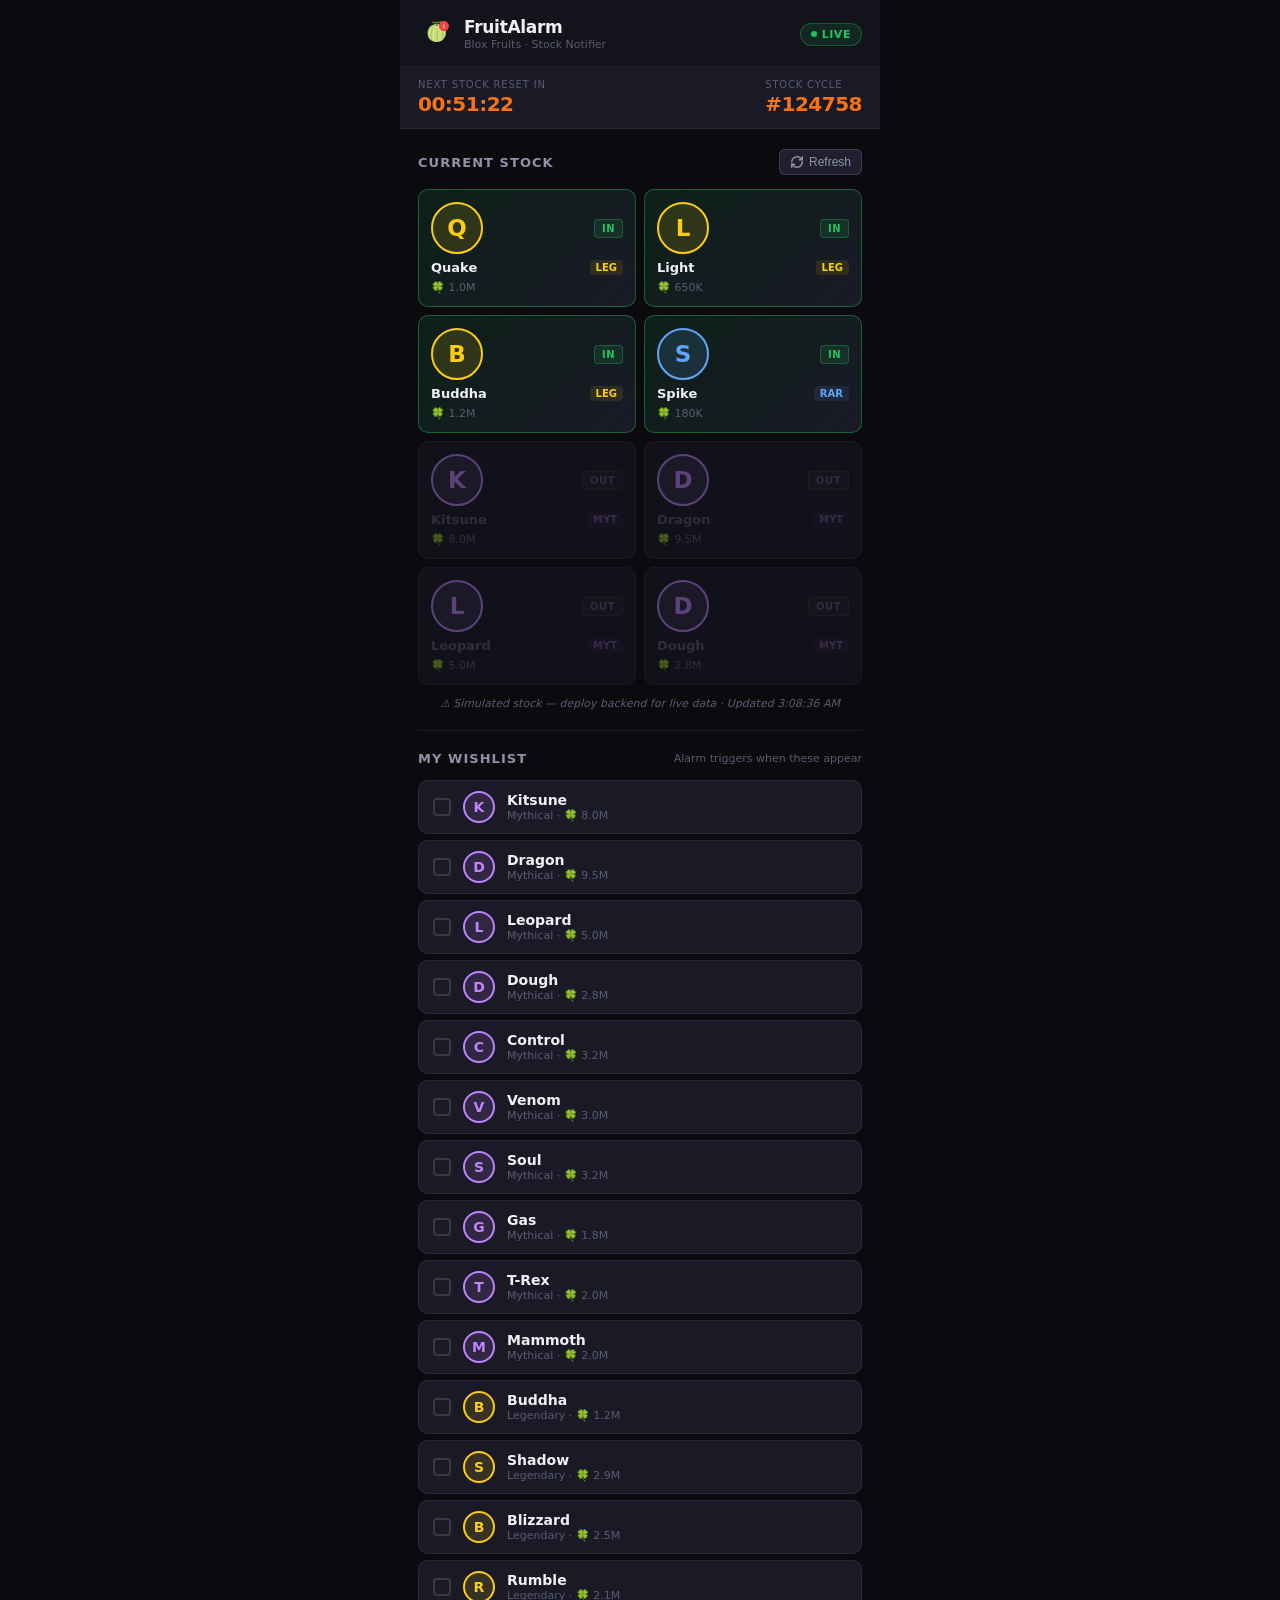
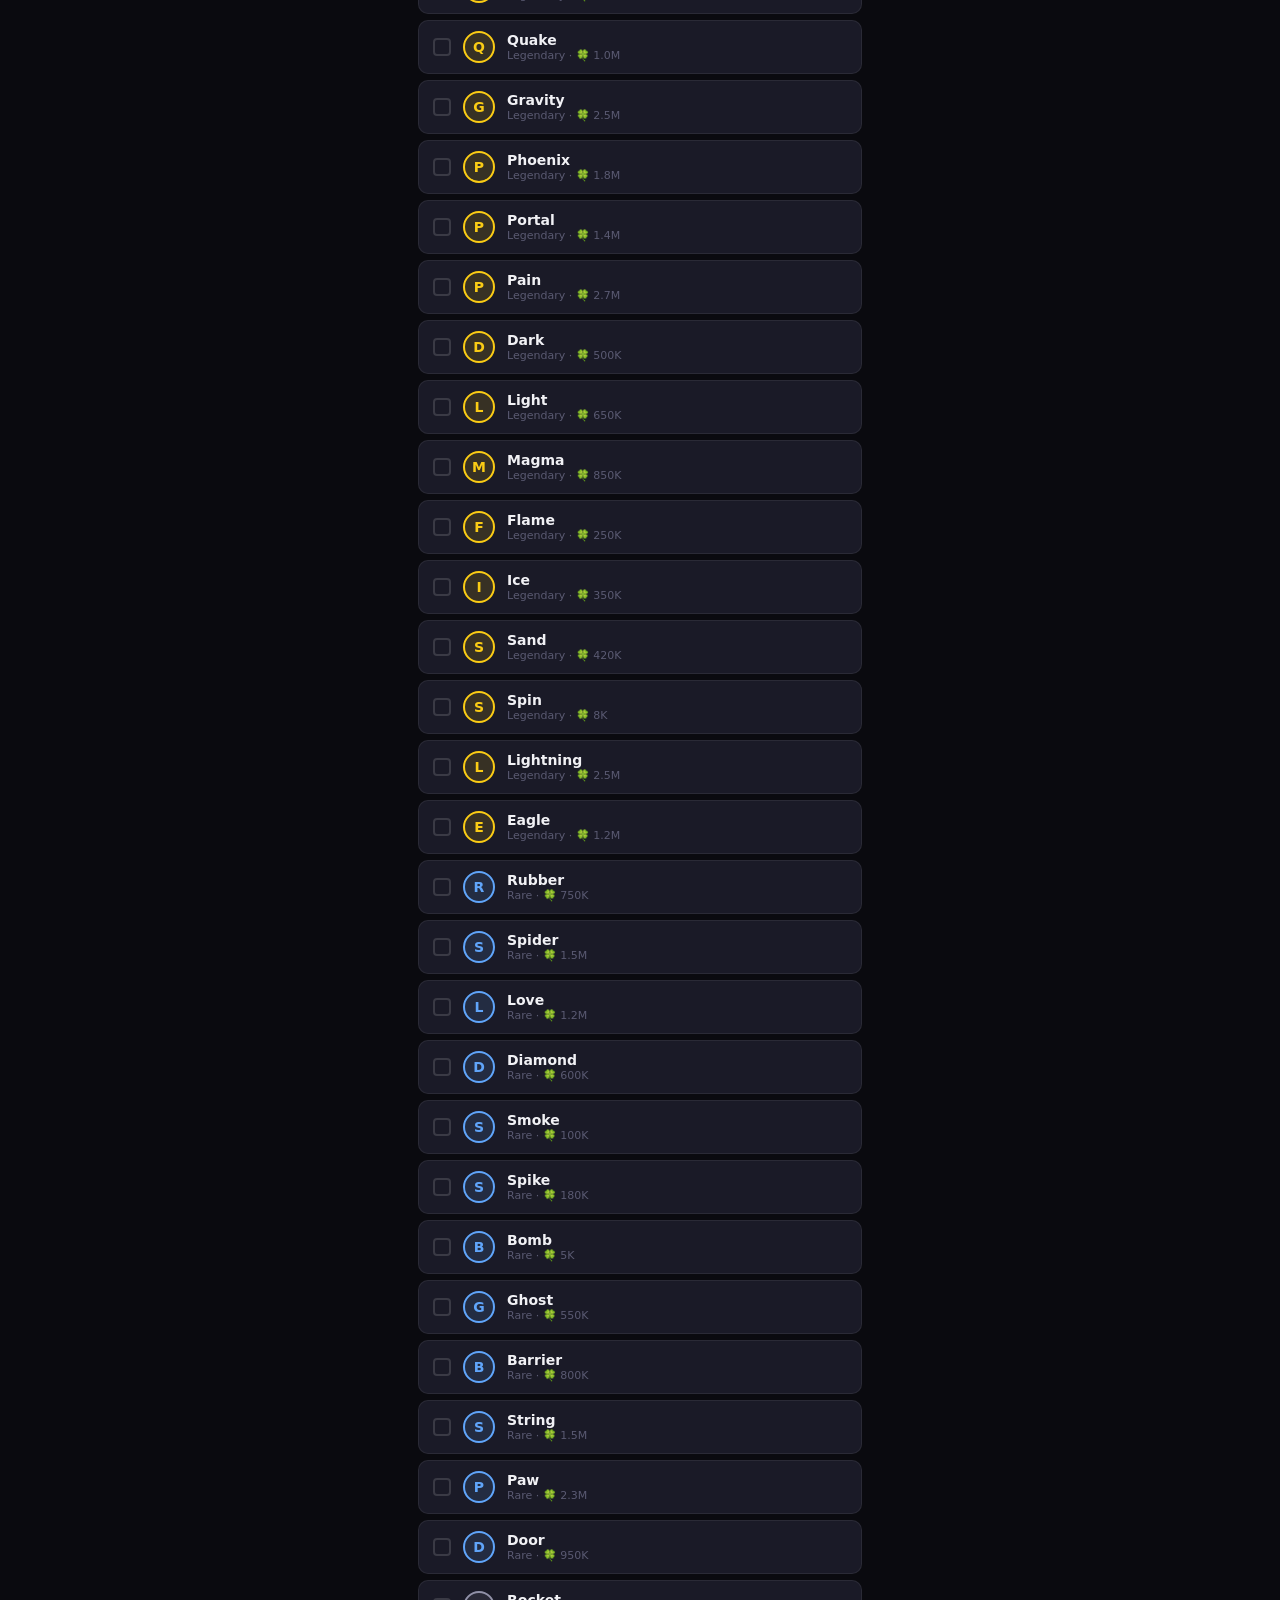
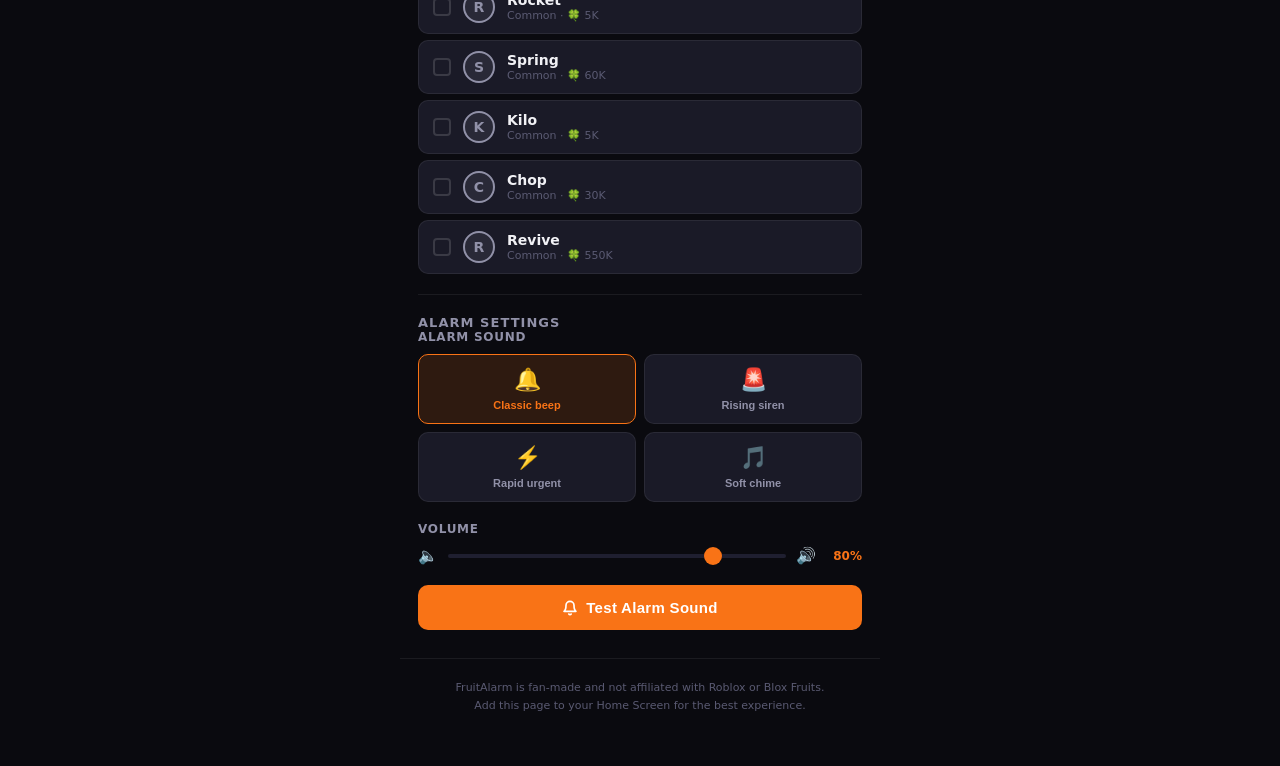
==== index.html @ 69c32cba "Add files via upload" ====
<!DOCTYPE html>
<html lang="en">
<head>
  <meta charset="UTF-8" />
  <meta name="viewport" content="width=device-width, initial-scale=1.0, viewport-fit=cover" />
  <meta name="theme-color" content="#0a0a0f" />
  <meta name="description" content="Never miss a rare Blox Fruits stock again. Real-time alerts for Kitsune, Dragon, Leopard and more." />
  <meta name="apple-mobile-web-app-capable" content="yes" />
  <meta name="apple-mobile-web-app-status-bar-style" content="black-translucent" />
  <meta name="apple-mobile-web-app-title" content="FruitAlarm" />
  <link rel="manifest" href="manifest.json" />
  <link rel="icon" href="icon.svg" type="image/svg+xml" />
  <title>FruitAlarm — Blox Fruits Stock Notifier</title>
  <link rel="stylesheet" href="style.css" />
</head>
<body>

  <!-- ===== HEADER ===== -->
  <header class="app-header">
    <div class="header-left">
      <div class="app-logo">
        <img src="icon.svg" alt="FruitAlarm logo" width="36" height="36" />
        <div>
          <span class="app-name">FruitAlarm</span>
          <span class="app-sub">Blox Fruits · Stock Notifier</span>
        </div>
      </div>
    </div>
    <div class="header-right">
      <div class="live-badge" id="liveBadge">
        <span class="live-dot"></span>
        <span>LIVE</span>
      </div>
    </div>
  </header>

  <!-- ===== RESET TIMER BANNER ===== -->
  <div class="timer-banner">
    <div class="timer-left">
      <span class="timer-label">Next stock reset in</span>
      <span class="timer-value" id="countdown">--:--:--</span>
    </div>
    <div class="timer-right">
      <span class="timer-label">Stock cycle</span>
      <span class="timer-value">#<span id="cycleNum">—</span></span>
    </div>
  </div>

  <!-- ===== ALARM STATUS BAR ===== -->
  <div class="alarm-status-bar" id="alarmStatusBar" style="display:none;">
    <span class="alarm-status-icon">🚨</span>
    <span id="alarmStatusText">Wishlist fruit is in stock!</span>
    <button class="alarm-stop-btn" onclick="stopAlarm()">Stop</button>
  </div>

  <!-- ===== MAIN CONTENT ===== -->
  <main>

    <!-- CURRENT STOCK -->
    <section class="section">
      <div class="section-header">
        <h2 class="section-title">Current Stock</h2>
        <button class="refresh-btn" id="refreshBtn" onclick="refreshStock()">
          <svg width="14" height="14" viewBox="0 0 24 24" fill="none" stroke="currentColor" stroke-width="2.5" stroke-linecap="round" stroke-linejoin="round"><path d="M3 12a9 9 0 0 1 9-9 9.75 9.75 0 0 1 6.74 2.74L21 8"/><path d="M21 3v5h-5"/><path d="M21 12a9 9 0 0 1-9 9 9.75 9.75 0 0 1-6.74-2.74L3 16"/><path d="M8 16H3v5"/></svg>
          Refresh
        </button>
      </div>
      <div class="stock-grid" id="stockGrid">
        <!-- filled by JS -->
      </div>
      <p class="stock-note" id="stockNote">Showing simulated stock. Connect a real API for live data.</p>
    </section>

    <!-- DIVIDER -->
    <div class="section-divider"></div>

    <!-- WISHLIST -->
    <section class="section">
      <div class="section-header">
        <h2 class="section-title">My Wishlist</h2>
        <span class="section-sub">Alarm triggers when these appear</span>
      </div>
      <div class="wishlist-list" id="wishlistContainer">
        <!-- filled by JS -->
      </div>
    </section>

    <!-- DIVIDER -->
    <div class="section-divider"></div>

    <!-- ALARM SETTINGS -->
    <section class="section">
      <h2 class="section-title">Alarm Settings</h2>

      <div class="setting-group">
        <label class="setting-label">Alarm sound</label>
        <div class="sound-options" id="soundOptions">
          <button class="sound-btn active" data-sound="beep" onclick="selectSound(this)">
            <span class="sound-icon">🔔</span>
            <span class="sound-name">Classic beep</span>
          </button>
          <button class="sound-btn" data-sound="siren" onclick="selectSound(this)">
            <span class="sound-icon">🚨</span>
            <span class="sound-name">Rising siren</span>
          </button>
          <button class="sound-btn" data-sound="rapid" onclick="selectSound(this)">
            <span class="sound-icon">⚡</span>
            <span class="sound-name">Rapid urgent</span>
          </button>
          <button class="sound-btn" data-sound="chime" onclick="selectSound(this)">
            <span class="sound-icon">🎵</span>
            <span class="sound-name">Soft chime</span>
          </button>
        </div>
      </div>

      <div class="setting-group">
        <label class="setting-label">Volume</label>
        <div class="volume-row">
          <span class="vol-icon">🔈</span>
          <input type="range" id="volumeSlider" min="0" max="100" value="80" class="vol-slider" oninput="updateVolume(this.value)" />
          <span class="vol-icon">🔊</span>
          <span class="vol-val" id="volVal">80%</span>
        </div>
      </div>

      <button class="test-alarm-btn" id="testBtn" onclick="testAlarm()">
        <svg width="16" height="16" viewBox="0 0 24 24" fill="none" stroke="currentColor" stroke-width="2.5" stroke-linecap="round" stroke-linejoin="round"><path d="M18 8A6 6 0 0 0 6 8c0 7-3 9-3 9h18s-3-2-3-9"/><path d="M13.73 21a2 2 0 0 1-3.46 0"/></svg>
        Test Alarm Sound
      </button>
    </section>

  </main>

  <!-- ===== FOOTER ===== -->
  <footer class="app-footer">
    <p>FruitAlarm is fan-made and not affiliated with Roblox or Blox Fruits.</p>
    <p>Add this page to your Home Screen for the best experience.</p>
  </footer>

  <script src="app.js"></script>
  <script>
    // Register service worker (enables PWA install + offline)
    if ("serviceWorker" in navigator) {
      navigator.serviceWorker.register("sw.js").catch(console.warn);
    }
  </script>
</body>
</html>
---- style.css ----
/* ============================================
   FruitAlarm — style.css
   Dark gaming theme, mobile-first
   ============================================ */

/* ----- RESET & BASE ----- */
*, *::before, *::after { box-sizing: border-box; margin: 0; padding: 0; }

:root {
  --bg-base:       #0a0a0f;
  --bg-card:       #13131c;
  --bg-card2:      #1a1a27;
  --bg-card3:      #1f1f30;
  --border:        rgba(255,255,255,0.07);
  --border-bright: rgba(255,255,255,0.14);
  --accent:        #f97316;
  --accent-dim:    rgba(249,115,22,0.15);
  --accent-glow:   rgba(249,115,22,0.35);
  --green:         #22c55e;
  --green-dim:     rgba(34,197,94,0.12);
  --red:           #ef4444;
  --red-dim:       rgba(239,68,68,0.12);
  --text-1:        #f1f1f5;
  --text-2:        #9191a8;
  --text-3:        #5a5a72;
  --mythical:      #c084fc;
  --mythical-dim:  rgba(192,132,252,0.12);
  --legendary:     #facc15;
  --legendary-dim: rgba(250,204,21,0.10);
  --rare:          #60a5fa;
  --rare-dim:      rgba(96,165,250,0.10);
  --common:        #9191a8;
  --common-dim:    rgba(145,145,168,0.10);
  --radius-sm: 6px;
  --radius-md: 10px;
  --radius-lg: 14px;
  --font: 'Segoe UI', system-ui, -apple-system, sans-serif;
}

html { scroll-behavior: smooth; }

body {
  font-family: var(--font);
  background: var(--bg-base);
  color: var(--text-1);
  min-height: 100dvh;
  max-width: 480px;
  margin: 0 auto;
  padding-bottom: 32px;
  -webkit-font-smoothing: antialiased;
}

/* ----- HEADER ----- */
.app-header {
  display: flex;
  align-items: center;
  justify-content: space-between;
  padding: 16px 18px 14px;
  background: var(--bg-card);
  border-bottom: 1px solid var(--border);
  position: sticky;
  top: 0;
  z-index: 50;
  backdrop-filter: blur(12px);
}

.header-left { display: flex; align-items: center; }

.app-logo {
  display: flex;
  align-items: center;
  gap: 10px;
}

.app-logo img {
  border-radius: 8px;
}

.app-name {
  display: block;
  font-size: 17px;
  font-weight: 700;
  color: var(--text-1);
  letter-spacing: -0.3px;
}

.app-sub {
  display: block;
  font-size: 11px;
  color: var(--text-3);
  margin-top: 1px;
}

.live-badge {
  display: flex;
  align-items: center;
  gap: 5px;
  background: var(--green-dim);
  border: 1px solid rgba(34,197,94,0.3);
  border-radius: 20px;
  padding: 4px 10px;
  font-size: 11px;
  font-weight: 700;
  color: var(--green);
  letter-spacing: 0.05em;
}

.live-dot {
  width: 6px;
  height: 6px;
  background: var(--green);
  border-radius: 50%;
  animation: livePulse 2s ease-in-out infinite;
}

@keyframes livePulse {
  0%, 100% { opacity: 1; transform: scale(1); }
  50%       { opacity: 0.4; transform: scale(0.8); }
}

/* ----- TIMER BANNER ----- */
.timer-banner {
  display: flex;
  align-items: center;
  justify-content: space-between;
  padding: 12px 18px;
  background: var(--bg-card2);
  border-bottom: 1px solid var(--border);
}

.timer-label {
  display: block;
  font-size: 10px;
  color: var(--text-3);
  text-transform: uppercase;
  letter-spacing: 0.08em;
  margin-bottom: 2px;
}

.timer-value {
  display: block;
  font-size: 20px;
  font-weight: 700;
  color: var(--accent);
  font-variant-numeric: tabular-nums;
  letter-spacing: -0.5px;
}

/* ----- ALARM STATUS BAR ----- */
.alarm-status-bar {
  display: flex;
  align-items: center;
  gap: 10px;
  padding: 12px 18px;
  background: var(--red-dim);
  border-bottom: 2px solid var(--red);
  animation: flashBg 0.6s ease-in-out infinite alternate;
}

@keyframes flashBg {
  from { background: rgba(239,68,68,0.08); }
  to   { background: rgba(239,68,68,0.22); }
}

.alarm-status-icon { font-size: 20px; }

#alarmStatusText {
  flex: 1;
  font-size: 13px;
  font-weight: 600;
  color: var(--red);
}

.alarm-stop-btn {
  background: var(--red);
  color: white;
  border: none;
  border-radius: var(--radius-sm);
  padding: 6px 14px;
  font-size: 12px;
  font-weight: 700;
  cursor: pointer;
  letter-spacing: 0.03em;
}

/* ----- SECTIONS ----- */
.section { padding: 20px 18px; }

.section-header {
  display: flex;
  align-items: center;
  justify-content: space-between;
  margin-bottom: 14px;
}

.section-title {
  font-size: 13px;
  font-weight: 700;
  color: var(--text-2);
  text-transform: uppercase;
  letter-spacing: 0.08em;
}

.section-sub {
  font-size: 11px;
  color: var(--text-3);
}

.section-divider {
  height: 1px;
  background: var(--border);
  margin: 0 18px;
}

/* ----- REFRESH BUTTON ----- */
.refresh-btn {
  display: flex;
  align-items: center;
  gap: 5px;
  background: var(--bg-card3);
  border: 1px solid var(--border-bright);
  border-radius: var(--radius-sm);
  color: var(--text-2);
  font-size: 12px;
  padding: 5px 10px;
  cursor: pointer;
  transition: color 0.15s, border-color 0.15s;
}

.refresh-btn:hover { color: var(--text-1); border-color: var(--accent); }
.refresh-btn.spinning svg { animation: spin 0.7s linear infinite; }
@keyframes spin { to { transform: rotate(360deg); } }

/* ----- STOCK GRID ----- */
.stock-grid {
  display: grid;
  grid-template-columns: 1fr 1fr;
  gap: 8px;
}

.fruit-card {
  background: var(--bg-card2);
  border: 1px solid var(--border);
  border-radius: var(--radius-md);
  padding: 12px;
  display: flex;
  flex-direction: column;
  gap: 6px;
  transition: border-color 0.2s;
}

.fruit-card.in-stock {
  border-color: rgba(34,197,94,0.4);
  background: linear-gradient(135deg, var(--green-dim), var(--bg-card2));
}

.fruit-card-top {
  display: flex;
  align-items: center;
  justify-content: space-between;
}

.fruit-emoji { font-size: 26px; line-height: 1; }

.stock-badge {
  font-size: 10px;
  font-weight: 700;
  padding: 3px 7px;
  border-radius: 4px;
  letter-spacing: 0.05em;
}

.stock-badge.in  { background: var(--green-dim); color: var(--green); border: 1px solid rgba(34,197,94,0.3); }
.stock-badge.out { background: rgba(255,255,255,0.04); color: var(--text-3); border: 1px solid var(--border); }

.fruit-name-row { display: flex; align-items: center; justify-content: space-between; gap: 4px; }

.fruit-card-name {
  font-size: 13px;
  font-weight: 600;
  color: var(--text-1);
  white-space: nowrap;
  overflow: hidden;
  text-overflow: ellipsis;
}

.rarity-pip {
  font-size: 10px;
  font-weight: 700;
  padding: 2px 6px;
  border-radius: 4px;
  white-space: nowrap;
  flex-shrink: 0;
}

.rarity-pip.mythical  { background: var(--mythical-dim); color: var(--mythical); }
.rarity-pip.legendary { background: var(--legendary-dim); color: var(--legendary); }
.rarity-pip.rare      { background: var(--rare-dim); color: var(--rare); }
.rarity-pip.common    { background: var(--common-dim); color: var(--common); }

.fruit-price {
  font-size: 11px;
  color: var(--text-3);
}

/* ----- FRUIT IMAGES ----- */
.fruit-img-wrap {
  flex-shrink: 0;
  display: flex;
  align-items: center;
  justify-content: center;
}

.fruit-img-wrap img {
  border-radius: 6px;
}

.fruit-img-fallback {
  border-radius: 50%;
  flex-shrink: 0;
}

.stock-note {
  margin-top: 12px;
  font-size: 11px;
  color: var(--text-3);
  text-align: center;
  font-style: italic;
}

/* ----- WISHLIST ----- */
.wishlist-list { display: flex; flex-direction: column; gap: 6px; }

.wishlist-item {
  display: flex;
  align-items: center;
  gap: 12px;
  background: var(--bg-card2);
  border: 1px solid var(--border);
  border-radius: var(--radius-md);
  padding: 10px 14px;
  cursor: pointer;
  transition: border-color 0.15s, background 0.15s;
  user-select: none;
}

.wishlist-item:hover { border-color: var(--border-bright); }

.wishlist-item.checked {
  border-color: var(--accent);
  background: var(--accent-dim);
}

.wishlist-item.matched {
  border-color: var(--green);
  background: var(--green-dim);
  animation: matchPulse 1.5s ease-in-out infinite;
}

@keyframes matchPulse {
  0%,100% { box-shadow: 0 0 0 0 rgba(34,197,94,0); }
  50%      { box-shadow: 0 0 0 4px rgba(34,197,94,0.2); }
}

.wl-checkbox {
  width: 18px;
  height: 18px;
  border: 2px solid var(--border-bright);
  border-radius: 4px;
  display: flex;
  align-items: center;
  justify-content: center;
  flex-shrink: 0;
  transition: background 0.15s, border-color 0.15s;
}

.wishlist-item.checked .wl-checkbox {
  background: var(--accent);
  border-color: var(--accent);
}

.wl-check-svg { display: none; }
.wishlist-item.checked .wl-check-svg { display: block; }

.wl-emoji { font-size: 22px; }

.wl-info { flex: 1; }
.wl-name { font-size: 14px; font-weight: 600; color: var(--text-1); }
.wl-meta { font-size: 11px; color: var(--text-3); margin-top: 1px; }

.wl-alert-icon { font-size: 14px; display: none; }
.wishlist-item.matched .wl-alert-icon { display: block; }

/* ----- ALARM SETTINGS ----- */
.setting-group { margin-bottom: 20px; }

.setting-label {
  display: block;
  font-size: 12px;
  color: var(--text-2);
  font-weight: 600;
  margin-bottom: 10px;
  text-transform: uppercase;
  letter-spacing: 0.06em;
}

.sound-options {
  display: grid;
  grid-template-columns: 1fr 1fr;
  gap: 8px;
}

.sound-btn {
  display: flex;
  flex-direction: column;
  align-items: center;
  gap: 6px;
  background: var(--bg-card2);
  border: 1px solid var(--border);
  border-radius: var(--radius-md);
  padding: 12px 8px;
  cursor: pointer;
  transition: border-color 0.15s, background 0.15s;
}

.sound-btn:hover { border-color: var(--border-bright); }

.sound-btn.active {
  border-color: var(--accent);
  background: var(--accent-dim);
}

.sound-icon { font-size: 22px; }
.sound-name { font-size: 11px; font-weight: 600; color: var(--text-2); }
.sound-btn.active .sound-name { color: var(--accent); }

.volume-row {
  display: flex;
  align-items: center;
  gap: 10px;
}

.vol-icon { font-size: 16px; }

.vol-slider {
  flex: 1;
  -webkit-appearance: none;
  appearance: none;
  height: 4px;
  background: var(--bg-card3);
  border-radius: 2px;
  outline: none;
  cursor: pointer;
}

.vol-slider::-webkit-slider-thumb {
  -webkit-appearance: none;
  appearance: none;
  width: 18px;
  height: 18px;
  border-radius: 50%;
  background: var(--accent);
  cursor: pointer;
}

.vol-slider::-moz-range-thumb {
  width: 18px;
  height: 18px;
  border-radius: 50%;
  background: var(--accent);
  border: none;
  cursor: pointer;
}

.vol-val {
  font-size: 12px;
  font-weight: 600;
  color: var(--accent);
  min-width: 36px;
  text-align: right;
}

.test-alarm-btn {
  width: 100%;
  display: flex;
  align-items: center;
  justify-content: center;
  gap: 8px;
  padding: 14px;
  background: var(--accent);
  color: white;
  border: none;
  border-radius: var(--radius-md);
  font-size: 15px;
  font-weight: 700;
  cursor: pointer;
  transition: background 0.15s, transform 0.1s;
  letter-spacing: 0.02em;
}

.test-alarm-btn:hover  { background: #ea6c10; }
.test-alarm-btn:active { transform: scale(0.98); }

.test-alarm-btn.ringing {
  background: var(--red);
  animation: ringShake 0.25s ease-in-out infinite alternate;
}

@keyframes ringShake {
  from { transform: translateX(-2px); }
  to   { transform: translateX(2px); }
}

/* ----- FOOTER ----- */
.app-footer {
  text-align: center;
  padding: 20px 18px;
  border-top: 1px solid var(--border);
  margin-top: 8px;
}

.app-footer p {
  font-size: 11px;
  color: var(--text-3);
  line-height: 1.6;
}

/* ----- SCROLLBAR ----- */
::-webkit-scrollbar { width: 4px; }
::-webkit-scrollbar-track { background: var(--bg-base); }
::-webkit-scrollbar-thumb { background: var(--border-bright); border-radius: 2px; }

/* ----- REDUCED MOTION ----- */
@media (prefers-reduced-motion: reduce) {
  *, *::before, *::after { animation: none !important; transition: none !important; }
}
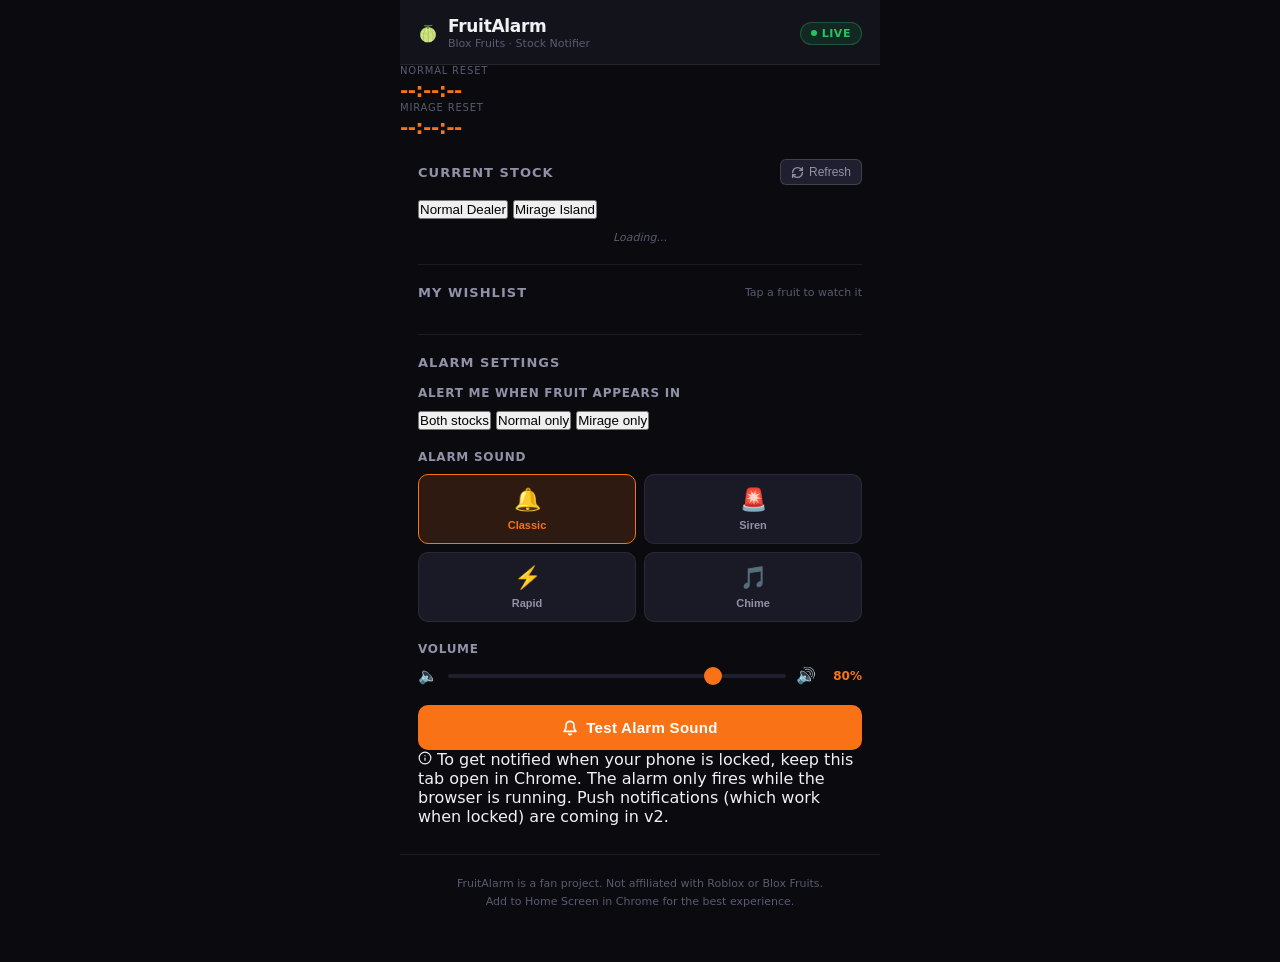
==== commit 28ff5c4e: "Update index.html" ====
--- a/index.html
+++ b/index.html
@@ -4,7 +4,7 @@
   <meta charset="UTF-8" />
   <meta name="viewport" content="width=device-width, initial-scale=1.0, viewport-fit=cover" />
   <meta name="theme-color" content="#0a0a0f" />
-  <meta name="description" content="Never miss a rare Blox Fruits stock again. Real-time alerts for Kitsune, Dragon, Leopard and more." />
+  <meta name="description" content="Never miss a rare Blox Fruits stock. Real-time alerts for Kitsune, Dragon, Leopard and more." />
   <meta name="apple-mobile-web-app-capable" content="yes" />
   <meta name="apple-mobile-web-app-status-bar-style" content="black-translucent" />
   <meta name="apple-mobile-web-app-title" content="FruitAlarm" />
@@ -15,111 +15,127 @@
 </head>
 <body>
 
-  <!-- ===== HEADER ===== -->
+  <!-- fallback image template (used by JS onerror) -->
+  <template id="fbTpl"><span class="fb"></span></template>
+
+  <!-- ── HEADER ── -->
   <header class="app-header">
-    <div class="header-left">
-      <div class="app-logo">
-        <img src="icon.svg" alt="FruitAlarm logo" width="36" height="36" />
-        <div>
-          <span class="app-name">FruitAlarm</span>
-          <span class="app-sub">Blox Fruits · Stock Notifier</span>
-        </div>
+    <div class="app-logo">
+      <div class="logo-icon">🍈</div>
+      <div>
+        <span class="app-name">FruitAlarm</span>
+        <span class="app-sub">Blox Fruits · Stock Notifier</span>
       </div>
     </div>
-    <div class="header-right">
-      <div class="live-badge" id="liveBadge">
-        <span class="live-dot"></span>
-        <span>LIVE</span>
-      </div>
+    <div class="live-badge">
+      <span class="live-dot"></span>LIVE
     </div>
   </header>
 
-  <!-- ===== RESET TIMER BANNER ===== -->
-  <div class="timer-banner">
-    <div class="timer-left">
-      <span class="timer-label">Next stock reset in</span>
-      <span class="timer-value" id="countdown">--:--:--</span>
+  <!-- ── ALARM STATUS BAR (hidden until triggered) ── -->
+  <div class="alarm-status-bar" id="alarmStatusBar" style="display:none">
+    <span>🚨</span>
+    <span id="alarmStatusText">Fruit in stock!</span>
+    <button class="alarm-stop-btn" onclick="stopAlarm()">Stop</button>
+  </div>
+
+  <!-- ── TIMERS ── -->
+  <div class="timer-row">
+    <div class="timer-box">
+      <span class="timer-label">Normal reset</span>
+      <span class="timer-value" id="countdownNormal">--:--:--</span>
     </div>
-    <div class="timer-right">
-      <span class="timer-label">Stock cycle</span>
-      <span class="timer-value">#<span id="cycleNum">—</span></span>
+    <div class="timer-divider"></div>
+    <div class="timer-box">
+      <span class="timer-label">Mirage reset</span>
+      <span class="timer-value" id="countdownMirage">--:--:--</span>
     </div>
   </div>
 
-  <!-- ===== ALARM STATUS BAR ===== -->
-  <div class="alarm-status-bar" id="alarmStatusBar" style="display:none;">
-    <span class="alarm-status-icon">🚨</span>
-    <span id="alarmStatusText">Wishlist fruit is in stock!</span>
-    <button class="alarm-stop-btn" onclick="stopAlarm()">Stop</button>
-  </div>
-
-  <!-- ===== MAIN CONTENT ===== -->
   <main>
 
-    <!-- CURRENT STOCK -->
+    <!-- ── STOCK SECTION ── -->
     <section class="section">
       <div class="section-header">
         <h2 class="section-title">Current Stock</h2>
         <button class="refresh-btn" id="refreshBtn" onclick="refreshStock()">
-          <svg width="14" height="14" viewBox="0 0 24 24" fill="none" stroke="currentColor" stroke-width="2.5" stroke-linecap="round" stroke-linejoin="round"><path d="M3 12a9 9 0 0 1 9-9 9.75 9.75 0 0 1 6.74 2.74L21 8"/><path d="M21 3v5h-5"/><path d="M21 12a9 9 0 0 1-9 9 9.75 9.75 0 0 1-6.74-2.74L3 16"/><path d="M8 16H3v5"/></svg>
+          <svg width="13" height="13" viewBox="0 0 24 24" fill="none" stroke="currentColor" stroke-width="2.5" stroke-linecap="round" stroke-linejoin="round"><path d="M3 12a9 9 0 0 1 9-9 9.75 9.75 0 0 1 6.74 2.74L21 8"/><path d="M21 3v5h-5"/><path d="M21 12a9 9 0 0 1-9 9 9.75 9.75 0 0 1-6.74-2.74L3 16"/><path d="M8 16H3v5"/></svg>
           Refresh
         </button>
       </div>
-      <div class="stock-grid" id="stockGrid">
-        <!-- filled by JS -->
+
+      <!-- Stock type tabs -->
+      <div class="stock-tabs">
+        <button class="stock-tab active" data-tab="normal" onclick="switchTab('normal')">
+          <span class="tab-dot normal-dot"></span> Normal Dealer
+        </button>
+        <button class="stock-tab" data-tab="mirage" onclick="switchTab('mirage')">
+          <span class="tab-dot mirage-dot"></span> Mirage Island
+        </button>
       </div>
-      <p class="stock-note" id="stockNote">Showing simulated stock. Connect a real API for live data.</p>
+
+      <!-- Normal stock grid -->
+      <div id="normalStockSection">
+        <div class="stock-grid" id="normalStockGrid"></div>
+      </div>
+
+      <!-- Mirage stock grid -->
+      <div id="mirageStockSection" style="display:none">
+        <div class="mirage-notice">
+          <svg width="13" height="13" viewBox="0 0 24 24" fill="none" stroke="currentColor" stroke-width="2" stroke-linecap="round" stroke-linejoin="round"><circle cx="12" cy="12" r="10"/><path d="M12 16v-4m0-4h.01"/></svg>
+          Mirage Island spawns randomly in Third Sea. Stock refreshes every 2 hours.
+        </div>
+        <div class="stock-grid" id="mirageStockGrid"></div>
+      </div>
+
+      <p class="stock-note" id="stockNote">Loading...</p>
     </section>
 
-    <!-- DIVIDER -->
     <div class="section-divider"></div>
 
-    <!-- WISHLIST -->
+    <!-- ── WISHLIST ── -->
     <section class="section">
       <div class="section-header">
         <h2 class="section-title">My Wishlist</h2>
-        <span class="section-sub">Alarm triggers when these appear</span>
+        <span class="section-sub">Tap a fruit to watch it</span>
       </div>
-      <div class="wishlist-list" id="wishlistContainer">
-        <!-- filled by JS -->
-      </div>
+      <div class="wishlist-list" id="wishlistContainer"></div>
     </section>
 
-    <!-- DIVIDER -->
     <div class="section-divider"></div>
 
-    <!-- ALARM SETTINGS -->
+    <!-- ── ALARM SETTINGS ── -->
     <section class="section">
-      <h2 class="section-title">Alarm Settings</h2>
+      <h2 class="section-title" style="margin-bottom:16px">Alarm Settings</h2>
 
+      <!-- Alert mode -->
       <div class="setting-group">
-        <label class="setting-label">Alarm sound</label>
-        <div class="sound-options" id="soundOptions">
-          <button class="sound-btn active" data-sound="beep" onclick="selectSound(this)">
-            <span class="sound-icon">🔔</span>
-            <span class="sound-name">Classic beep</span>
-          </button>
-          <button class="sound-btn" data-sound="siren" onclick="selectSound(this)">
-            <span class="sound-icon">🚨</span>
-            <span class="sound-name">Rising siren</span>
-          </button>
-          <button class="sound-btn" data-sound="rapid" onclick="selectSound(this)">
-            <span class="sound-icon">⚡</span>
-            <span class="sound-name">Rapid urgent</span>
-          </button>
-          <button class="sound-btn" data-sound="chime" onclick="selectSound(this)">
-            <span class="sound-icon">🎵</span>
-            <span class="sound-name">Soft chime</span>
-          </button>
+        <label class="setting-label">Alert me when fruit appears in</label>
+        <div class="mode-btns">
+          <button class="mode-btn active" data-mode="both"   onclick="setAlarmMode('both')">Both stocks</button>
+          <button class="mode-btn"        data-mode="normal" onclick="setAlarmMode('normal')">Normal only</button>
+          <button class="mode-btn"        data-mode="mirage" onclick="setAlarmMode('mirage')">Mirage only</button>
         </div>
       </div>
 
+      <!-- Sound -->
+      <div class="setting-group">
+        <label class="setting-label">Alarm sound</label>
+        <div class="sound-options">
+          <button class="sound-btn active" data-sound="beep"  onclick="selectSound(this)"><span class="sound-icon">🔔</span><span class="sound-name">Classic</span></button>
+          <button class="sound-btn"        data-sound="siren" onclick="selectSound(this)"><span class="sound-icon">🚨</span><span class="sound-name">Siren</span></button>
+          <button class="sound-btn"        data-sound="rapid" onclick="selectSound(this)"><span class="sound-icon">⚡</span><span class="sound-name">Rapid</span></button>
+          <button class="sound-btn"        data-sound="chime" onclick="selectSound(this)"><span class="sound-icon">🎵</span><span class="sound-name">Chime</span></button>
+        </div>
+      </div>
+
+      <!-- Volume -->
       <div class="setting-group">
         <label class="setting-label">Volume</label>
         <div class="volume-row">
-          <span class="vol-icon">🔈</span>
+          <span>🔈</span>
           <input type="range" id="volumeSlider" min="0" max="100" value="80" class="vol-slider" oninput="updateVolume(this.value)" />
-          <span class="vol-icon">🔊</span>
+          <span>🔊</span>
           <span class="vol-val" id="volVal">80%</span>
         </div>
       </div>
@@ -128,22 +144,26 @@
         <svg width="16" height="16" viewBox="0 0 24 24" fill="none" stroke="currentColor" stroke-width="2.5" stroke-linecap="round" stroke-linejoin="round"><path d="M18 8A6 6 0 0 0 6 8c0 7-3 9-3 9h18s-3-2-3-9"/><path d="M13.73 21a2 2 0 0 1-3.46 0"/></svg>
         Test Alarm Sound
       </button>
+
+      <!-- Push notification notice -->
+      <div class="push-notice">
+        <svg width="14" height="14" viewBox="0 0 24 24" fill="none" stroke="currentColor" stroke-width="2" stroke-linecap="round" stroke-linejoin="round"><circle cx="12" cy="12" r="10"/><path d="M12 16v-4m0-4h.01"/></svg>
+        <span>To get notified when your phone is locked, keep this tab open in Chrome. The alarm only fires while the browser is running. Push notifications (which work when locked) are coming in v2.</span>
+      </div>
     </section>
 
   </main>
 
-  <!-- ===== FOOTER ===== -->
   <footer class="app-footer">
-    <p>FruitAlarm is fan-made and not affiliated with Roblox or Blox Fruits.</p>
-    <p>Add this page to your Home Screen for the best experience.</p>
+    <p>FruitAlarm is a fan project. Not affiliated with Roblox or Blox Fruits.</p>
+    <p>Add to Home Screen in Chrome for the best experience.</p>
   </footer>
 
+  <script src="fruits.js"></script>
+  <script src="icons.js"></script>
   <script src="app.js"></script>
   <script>
-    // Register service worker (enables PWA install + offline)
-    if ("serviceWorker" in navigator) {
-      navigator.serviceWorker.register("sw.js").catch(console.warn);
-    }
+    if ("serviceWorker" in navigator) navigator.serviceWorker.register("sw.js").catch(()=>{});
   </script>
 </body>
 </html>
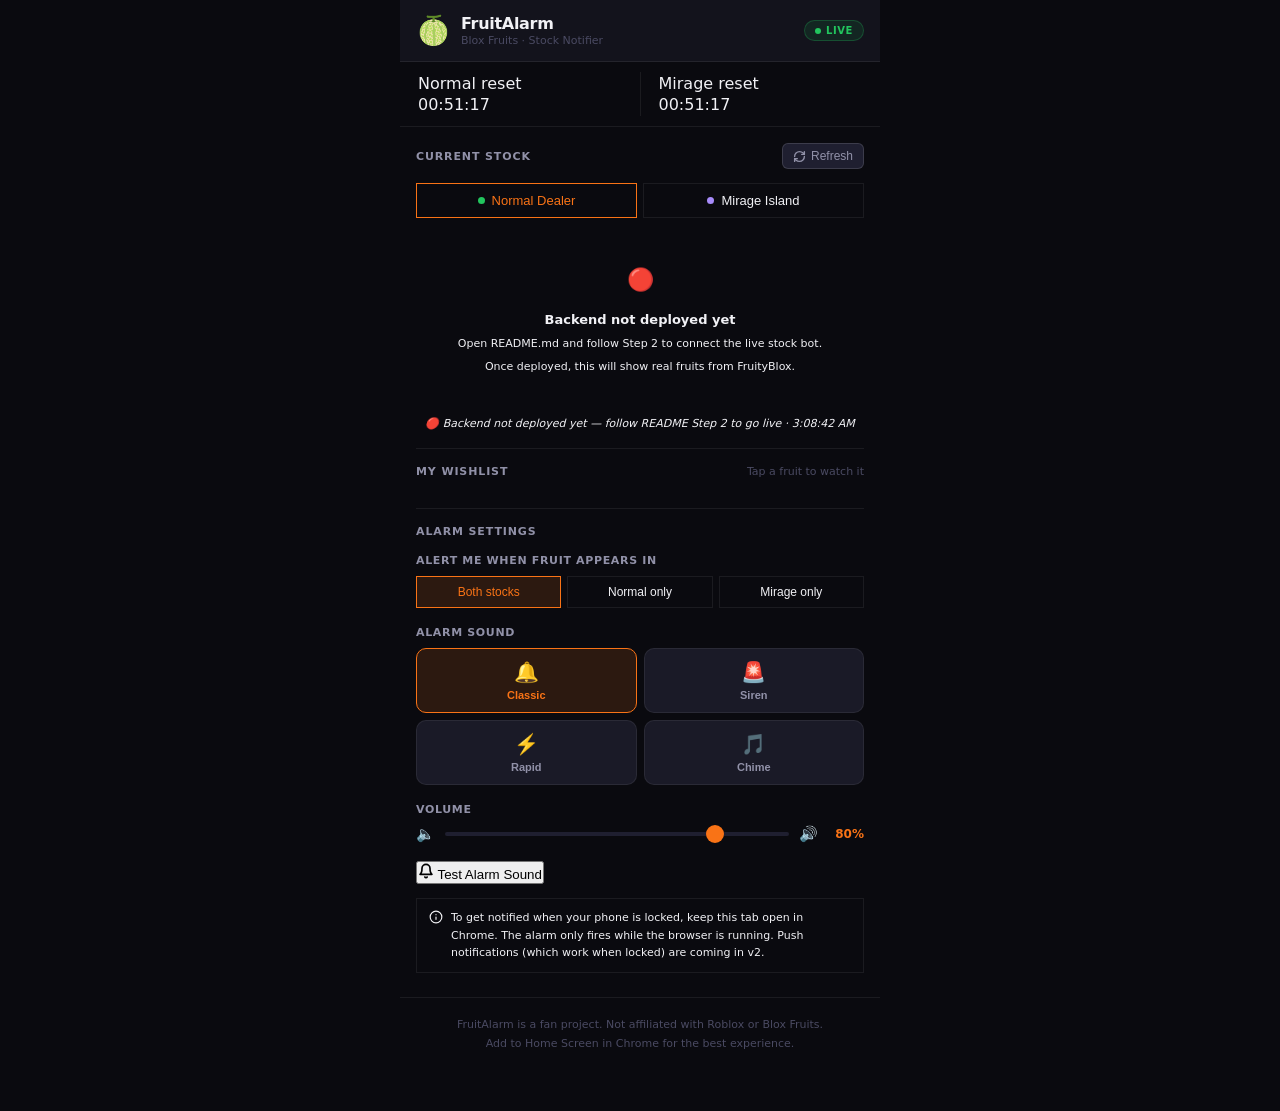
==== commit 15e5d3c6: "Update index.html" ====
--- a/index.html
+++ b/index.html
@@ -159,8 +159,6 @@
     <p>Add to Home Screen in Chrome for the best experience.</p>
   </footer>
 
-  <script src="fruits.js"></script>
-  <script src="icons.js"></script>
   <script src="app.js"></script>
   <script>
     if ("serviceWorker" in navigator) navigator.serviceWorker.register("sw.js").catch(()=>{});
--- a/style.css
+++ b/style.css
@@ -1,536 +1,309 @@
-/* ============================================
-   FruitAlarm — style.css
-   Dark gaming theme, mobile-first
-   ============================================ */
-
-/* ----- RESET & BASE ----- */
-*, *::before, *::after { box-sizing: border-box; margin: 0; padding: 0; }
-
-:root {
-  --bg-base:       #0a0a0f;
-  --bg-card:       #13131c;
-  --bg-card2:      #1a1a27;
-  --bg-card3:      #1f1f30;
-  --border:        rgba(255,255,255,0.07);
-  --border-bright: rgba(255,255,255,0.14);
-  --accent:        #f97316;
-  --accent-dim:    rgba(249,115,22,0.15);
-  --accent-glow:   rgba(249,115,22,0.35);
-  --green:         #22c55e;
-  --green-dim:     rgba(34,197,94,0.12);
-  --red:           #ef4444;
-  --red-dim:       rgba(239,68,68,0.12);
-  --text-1:        #f1f1f5;
-  --text-2:        #9191a8;
-  --text-3:        #5a5a72;
-  --mythical:      #c084fc;
-  --mythical-dim:  rgba(192,132,252,0.12);
-  --legendary:     #facc15;
-  --legendary-dim: rgba(250,204,21,0.10);
-  --rare:          #60a5fa;
-  --rare-dim:      rgba(96,165,250,0.10);
-  --common:        #9191a8;
-  --common-dim:    rgba(145,145,168,0.10);
-  --radius-sm: 6px;
-  --radius-md: 10px;
-  --radius-lg: 14px;
-  --font: 'Segoe UI', system-ui, -apple-system, sans-serif;
-}
-
-html { scroll-behavior: smooth; }
-
-body {
-  font-family: var(--font);
-  background: var(--bg-base);
-  color: var(--text-1);
-  min-height: 100dvh;
-  max-width: 480px;
-  margin: 0 auto;
-  padding-bottom: 32px;
-  -webkit-font-smoothing: antialiased;
-}
-
-/* ----- HEADER ----- */
-.app-header {
-  display: flex;
-  align-items: center;
-  justify-content: space-between;
-  padding: 16px 18px 14px;
-  background: var(--bg-card);
-  border-bottom: 1px solid var(--border);
-  position: sticky;
-  top: 0;
-  z-index: 50;
-  backdrop-filter: blur(12px);
-}
-
-.header-left { display: flex; align-items: center; }
-
-.app-logo {
-  display: flex;
-  align-items: center;
-  gap: 10px;
-}
-
-.app-logo img {
-  border-radius: 8px;
-}
-
-.app-name {
-  display: block;
-  font-size: 17px;
-  font-weight: 700;
-  color: var(--text-1);
-  letter-spacing: -0.3px;
-}
-
-.app-sub {
-  display: block;
-  font-size: 11px;
-  color: var(--text-3);
-  margin-top: 1px;
-}
-
-.live-badge {
-  display: flex;
-  align-items: center;
-  gap: 5px;
-  background: var(--green-dim);
-  border: 1px solid rgba(34,197,94,0.3);
-  border-radius: 20px;
-  padding: 4px 10px;
-  font-size: 11px;
-  font-weight: 700;
-  color: var(--green);
-  letter-spacing: 0.05em;
-}
-
-.live-dot {
-  width: 6px;
-  height: 6px;
-  background: var(--green);
-  border-radius: 50%;
-  animation: livePulse 2s ease-in-out infinite;
-}
-
-@keyframes livePulse {
-  0%, 100% { opacity: 1; transform: scale(1); }
-  50%       { opacity: 0.4; transform: scale(0.8); }
-}
-
-/* ----- TIMER BANNER ----- */
-.timer-banner {
-  display: flex;
-  align-items: center;
-  justify-content: space-between;
-  padding: 12px 18px;
+/* FruitAlarm style.css v4 */
+*,*::before,*::after{box-sizing:border-box;margin:0;padding:0}
+
+:root{
+  --bg:#0a0a0f; --bg2:#13131c; --bg3:#1a1a27; --bg4:#1f1f30;
+  --border:rgba(255,255,255,0.07); --border2:rgba(255,255,255,0.13);
+  --accent:#f97316; --accent-dim:rgba(249,115,22,0.14);
+  --green:#22c55e; --green-dim:rgba(34,197,94,0.11);
+  --red:#ef4444; --red-dim:rgba(239,68,68,0.11);
+  --purple:#c084fc; --purple-dim:rgba(192,132,252,0.11);
+  --yellow:#facc15; --yellow-dim:rgba(250,204,21,0.09);
+  --blue:#60a5fa; --blue-dim:rgba(96,165,250,0.09);
+  --t1:#f1f1f5; --t2:#9191a8; --t3:#4a4a62;
+  --r-sm:6px; --r-md:10px; --r-lg:14px;
+  --font:'Segoe UI',system-ui,-apple-system,sans-serif;
+}
+
+html{scroll-behavior:smooth}
+body{font-family:var(--font);background:var(--bg);color:var(--t1);min-height:100dvh;max-width:480px;margin:0 auto;padding-bottom:40px;-webkit-font-smoothing:antialiased}
+
+/* ── HEADER ── */
+.app-header{display:flex;align-items:center;justify-content:space-between;padding:14px 16px;background:var(--bg2);border-bottom:1px solid var(--border);position:sticky;top:0;z-index:50;backdrop-filter:blur(12px)}
+.app-logo{display:flex;align-items:center;gap:10px}
+.logo-box{width:36px;height:36px;border-radius:9px;background:linear-gradient(135deg,#f97316,#facc15);display:flex;align-items:center;justify-content:center;font-size:20px}
+.app-name{display:block;font-size:16px;font-weight:700;letter-spacing:-0.3px}
+.app-sub{display:block;font-size:11px;color:var(--t3);margin-top:1px}
+.live-badge{display:flex;align-items:center;gap:5px;background:var(--green-dim);border:1px solid rgba(34,197,94,0.25);border-radius:20px;padding:4px 10px;font-size:10px;font-weight:700;color:var(--green);letter-spacing:.06em}
+.live-dot{width:6px;height:6px;background:var(--green);border-radius:50%;animation:pulse 2s ease-in-out infinite}
+@keyframes pulse{0%,100%{opacity:1;transform:scale(1)}50%{opacity:.4;transform:scale(.8)}}
+
+/* ── ALARM BANNER ── */
+.alarm-banner{display:flex;align-items:center;gap:10px;padding:11px 16px;background:var(--red-dim);border-bottom:2px solid var(--red);animation:flashBg .7s ease-in-out infinite alternate}
+@keyframes flashBg{from{background:rgba(239,68,68,.06)}to{background:rgba(239,68,68,.22)}}
+#alarmText{flex:1;font-size:13px;font-weight:600;color:var(--red)}
+.stop-btn{background:var(--red);color:#fff;border:none;border-radius:var(--r-sm);padding:5px 14px;font-size:12px;font-weight:700;cursor:pointer}
+
+/* ── PUSH BAR ── */
+.push-bar{display:flex;align-items:center;gap:8px;padding:9px 16px;background:rgba(249,115,22,0.08);border-bottom:1px solid rgba(249,115,22,0.25);font-size:12px;color:var(--t2)}
+.push-btn{margin-left:auto;background:var(--accent);color:#fff;border:none;border-radius:var(--r-sm);padding:4px 12px;font-size:11px;font-weight:700;cursor:pointer}
+.push-dismiss{background:none;border:none;color:var(--t3);font-size:14px;cursor:pointer;padding:2px 4px}
+
+/* ── TABS ── */
+.tab-row{display:grid;grid-template-columns:1fr 1fr;border-bottom:1px solid var(--border)}
+.tab-btn{display:flex;flex-direction:column;align-items:center;gap:3px;padding:12px 8px;background:none;border:none;border-bottom:2px solid transparent;color:var(--t2);font-size:13px;font-weight:600;cursor:pointer;transition:color .15s,border-color .15s}
+.tab-btn.active{color:var(--accent);border-bottom-color:var(--accent)}
+.tab-timer{font-size:10px;font-weight:700;font-variant-numeric:tabular-nums;color:var(--t3)}
+.tab-btn.active .tab-timer{color:var(--accent)}
+
+/* ── PANELS ── */
+.tab-panel{padding:16px}
+.tab-panel.hidden{display:none}
+.panel-header{display:flex;align-items:center;justify-content:space-between;margin-bottom:12px}
+.panel-label{font-size:11px;color:var(--t3);text-transform:uppercase;letter-spacing:.07em}
+.mirage-notice{display:flex;align-items:flex-start;gap:8px;padding:10px 12px;background:rgba(250,204,21,.06);border:1px solid rgba(250,204,21,.2);border-radius:var(--r-md);margin-bottom:12px;font-size:11px;color:var(--t2);line-height:1.5}
+
+/* ── STOCK GRID ── */
+.stock-grid{display:grid;grid-template-columns:1fr 1fr;gap:8px}
+.loading-card{grid-column:1/-1;text-align:center;padding:24px;color:var(--t3);font-size:13px}
+
+.fruit-card{background:var(--bg3);border:1px solid var(--border);border-radius:var(--r-md);padding:11px;display:flex;flex-direction:column;gap:7px;position:relative;overflow:hidden}
+.fruit-card.in-stock{border-color:rgba(34,197,94,.35);background:linear-gradient(135deg,rgba(34,197,94,.07),var(--bg3))}
+.fruit-card.wishlist-match{border-color:var(--accent);box-shadow:0 0 0 1px var(--accent-dim);animation:cardPulse 1.8s ease-in-out infinite}
+@keyframes cardPulse{0%,100%{box-shadow:0 0 0 0 rgba(249,115,22,0)}50%{box-shadow:0 0 0 5px rgba(249,115,22,.15)}}
+
+.card-top{display:flex;align-items:flex-start;justify-content:space-between;gap:6px}
+.fruit-img-wrap{width:50px;height:50px;flex-shrink:0;display:flex;align-items:center;justify-content:center}
+.fruit-img-wrap img{width:50px;height:50px;object-fit:contain;border-radius:6px;background:rgba(255,255,255,.03)}
+.fruit-fallback{width:50px;height:50px;border-radius:10px;display:flex;align-items:center;justify-content:center;font-size:22px;font-weight:700;flex-shrink:0}
+.fruit-fallback.mythical {background:rgba(192,132,252,.14);color:var(--purple)}
+.fruit-fallback.legendary{background:rgba(250,204,21,.12);color:var(--yellow)}
+.fruit-fallback.rare     {background:rgba(96,165,250,.11);color:var(--blue)}
+.fruit-fallback.common   {background:rgba(145,145,168,.1);color:var(--t2)}
+
+.stock-pip{font-size:10px;font-weight:700;padding:2px 7px;border-radius:4px;white-space:nowrap;flex-shrink:0}
+.stock-pip.in {background:var(--green-dim);color:var(--green);border:1px solid rgba(34,197,94,.25)}
+.stock-pip.out{background:rgba(255,255,255,.04);color:var(--t3);border:1px solid var(--border)}
+
+.card-name-row{display:flex;align-items:center;justify-content:space-between;gap:4px}
+.card-name{font-size:13px;font-weight:600;white-space:nowrap;overflow:hidden;text-overflow:ellipsis}
+.rarity-pip{font-size:9px;font-weight:700;padding:2px 5px;border-radius:3px;flex-shrink:0;text-transform:uppercase;letter-spacing:.05em}
+.rarity-pip.mythical {background:var(--purple-dim);color:var(--purple)}
+.rarity-pip.legendary{background:var(--yellow-dim);color:var(--yellow)}
+.rarity-pip.rare     {background:var(--blue-dim);color:var(--blue)}
+.rarity-pip.common   {background:rgba(145,145,168,.1);color:var(--t2)}
+.card-price{font-size:11px;color:var(--t3)}
+.stock-note{margin-top:10px;font-size:11px;color:var(--t3);text-align:center;font-style:italic;line-height:1.5}
+
+/* ── REFRESH BTN ── */
+.refresh-btn{display:flex;align-items:center;gap:5px;background:var(--bg4);border:1px solid var(--border2);border-radius:var(--r-sm);color:var(--t2);font-size:12px;padding:5px 10px;cursor:pointer;transition:color .15s}
+.refresh-btn:hover{color:var(--t1)}
+.refresh-btn.spinning svg{animation:spin .6s linear infinite}
+@keyframes spin{to{transform:rotate(360deg)}}
+
+/* ── WISHLIST ── */
+.alert-pref-row{margin-bottom:12px}
+.alert-pref-label{display:block;font-size:11px;color:var(--t3);margin-bottom:7px;text-transform:uppercase;letter-spacing:.06em}
+.alert-pref-btns{display:flex;gap:6px}
+.pref-btn{flex:1;padding:7px 4px;border:1px solid var(--border2);border-radius:var(--r-sm);background:var(--bg3);color:var(--t2);font-size:11px;font-weight:600;cursor:pointer;transition:all .15s}
+.pref-btn.active{background:var(--accent-dim);border-color:var(--accent);color:var(--accent)}
+
+.wishlist-list{display:flex;flex-direction:column;gap:5px}
+.wishlist-item{display:flex;align-items:center;gap:10px;background:var(--bg3);border:1px solid var(--border);border-radius:var(--r-md);padding:9px 12px;cursor:pointer;transition:border-color .15s,background .15s;user-select:none}
+.wishlist-item:hover{border-color:var(--border2)}
+.wishlist-item.checked{border-color:var(--accent);background:var(--accent-dim)}
+.wishlist-item.matched-normal{border-color:var(--green);background:var(--green-dim)}
+.wishlist-item.matched-mirage{border-color:var(--yellow);background:var(--yellow-dim)}
+.wishlist-item.matched-both{border-color:var(--purple);background:var(--purple-dim)}
+.wl-checkbox{width:17px;height:17px;border:2px solid var(--border2);border-radius:4px;display:flex;align-items:center;justify-content:center;flex-shrink:0;transition:all .15s}
+.wishlist-item.checked .wl-checkbox{background:var(--accent);border-color:var(--accent)}
+.wl-check{display:none}
+.wishlist-item.checked .wl-check{display:block}
+.wl-img{width:28px;height:28px;object-fit:contain;border-radius:4px;flex-shrink:0}
+.wl-fallback{width:28px;height:28px;border-radius:6px;display:flex;align-items:center;justify-content:center;font-size:13px;font-weight:700;flex-shrink:0}
+.wl-fallback.mythical {background:var(--purple-dim);color:var(--purple)}
+.wl-fallback.legendary{background:var(--yellow-dim);color:var(--yellow)}
+.wl-fallback.rare     {background:var(--blue-dim);color:var(--blue)}
+.wl-fallback.common   {background:rgba(145,145,168,.1);color:var(--t2)}
+.wl-info{flex:1;min-width:0}
+.wl-name{font-size:13px;font-weight:600}
+.wl-meta{font-size:11px;color:var(--t3);margin-top:1px}
+.wl-stock-tags{display:flex;gap:4px;margin-left:auto}
+.wl-tag{font-size:9px;font-weight:700;padding:2px 5px;border-radius:3px}
+.wl-tag.normal{background:var(--green-dim);color:var(--green)}
+.wl-tag.mirage{background:var(--yellow-dim);color:var(--yellow)}
+
+/* ── ALARM SETTINGS ── */
+.section{padding:16px}
+.section-header{display:flex;align-items:center;justify-content:space-between;margin-bottom:14px}
+.section-title{font-size:11px;font-weight:700;color:var(--t2);text-transform:uppercase;letter-spacing:.08em}
+.section-sub{font-size:11px;color:var(--t3)}
+.section-divider{height:1px;background:var(--border);margin:0 16px}
+.setting-group{margin-bottom:18px}
+.setting-label{display:block;font-size:11px;color:var(--t2);font-weight:600;text-transform:uppercase;letter-spacing:.06em;margin-bottom:9px}
+.sound-options{display:grid;grid-template-columns:1fr 1fr;gap:7px}
+.sound-btn{display:flex;flex-direction:column;align-items:center;gap:5px;background:var(--bg3);border:1px solid var(--border);border-radius:var(--r-md);padding:11px 8px;cursor:pointer;transition:all .15s;font-size:11px;font-weight:600;color:var(--t2)}
+.sound-btn span:first-child{font-size:20px}
+.sound-btn.active{border-color:var(--accent);background:var(--accent-dim);color:var(--accent)}
+.volume-row{display:flex;align-items:center;gap:10px;font-size:15px}
+.vol-slider{flex:1;-webkit-appearance:none;appearance:none;height:4px;background:var(--bg4);border-radius:2px;outline:none;cursor:pointer}
+.vol-slider::-webkit-slider-thumb{-webkit-appearance:none;width:18px;height:18px;border-radius:50%;background:var(--accent);cursor:pointer}
+.vol-val{font-size:12px;font-weight:700;color:var(--accent);min-width:36px;text-align:right}
+.test-btn{width:100%;display:flex;align-items:center;justify-content:center;gap:8px;padding:13px;background:var(--accent);color:#fff;border:none;border-radius:var(--r-md);font-size:14px;font-weight:700;cursor:pointer;transition:background .15s}
+.test-btn:hover{background:#ea6c10}
+.test-btn.ringing{background:var(--red);animation:shake .2s ease-in-out infinite alternate}
+@keyframes shake{from{transform:translateX(-2px)}to{transform:translateX(2px)}}
+
+/* ── FOOTER ── */
+.app-footer{text-align:center;padding:18px 16px;border-top:1px solid var(--border);margin-top:8px}
+.app-footer p{font-size:11px;color:var(--t3);line-height:1.7}
+
+/* ── SCROLLBAR ── */
+::-webkit-scrollbar{width:3px}
+::-webkit-scrollbar-thumb{background:var(--border2);border-radius:2px}
+@media(prefers-reduced-motion:reduce){*,*::before,*::after{animation:none!important;transition:none!important}}
+
+/* ── NEW IN V4 ── */
+
+/* Header logo icon */
+.logo-icon { font-size: 28px; line-height: 1; }
+
+/* Dual timer row */
+.timer-row {
+  display: flex;
+  align-items: stretch;
   background: var(--bg-card2);
   border-bottom: 1px solid var(--border);
 }
-
-.timer-label {
-  display: block;
-  font-size: 10px;
-  color: var(--text-3);
-  text-transform: uppercase;
-  letter-spacing: 0.08em;
-  margin-bottom: 2px;
-}
-
-.timer-value {
-  display: block;
-  font-size: 20px;
-  font-weight: 700;
-  color: var(--accent);
-  font-variant-numeric: tabular-nums;
-  letter-spacing: -0.5px;
-}
-
-/* ----- ALARM STATUS BAR ----- */
-.alarm-status-bar {
+.timer-box {
+  flex: 1;
+  padding: 12px 18px;
+  display: flex;
+  flex-direction: column;
+  gap: 2px;
+}
+.timer-divider {
+  width: 1px;
+  background: var(--border);
+  margin: 10px 0;
+}
+
+/* Stock tabs */
+.stock-tabs {
+  display: flex;
+  gap: 6px;
+  margin-bottom: 14px;
+}
+.stock-tab {
+  flex: 1;
   display: flex;
   align-items: center;
-  gap: 10px;
-  padding: 12px 18px;
-  background: var(--red-dim);
-  border-bottom: 2px solid var(--red);
-  animation: flashBg 0.6s ease-in-out infinite alternate;
-}
-
-@keyframes flashBg {
-  from { background: rgba(239,68,68,0.08); }
-  to   { background: rgba(239,68,68,0.22); }
-}
-
-.alarm-status-icon { font-size: 20px; }
-
-#alarmStatusText {
-  flex: 1;
-  font-size: 13px;
-  font-weight: 600;
-  color: var(--red);
-}
-
-.alarm-stop-btn {
-  background: var(--red);
-  color: white;
-  border: none;
-  border-radius: var(--radius-sm);
-  padding: 6px 14px;
-  font-size: 12px;
-  font-weight: 700;
-  cursor: pointer;
-  letter-spacing: 0.03em;
-}
-
-/* ----- SECTIONS ----- */
-.section { padding: 20px 18px; }
-
-.section-header {
-  display: flex;
-  align-items: center;
-  justify-content: space-between;
-  margin-bottom: 14px;
-}
-
-.section-title {
-  font-size: 13px;
-  font-weight: 700;
-  color: var(--text-2);
-  text-transform: uppercase;
-  letter-spacing: 0.08em;
-}
-
-.section-sub {
-  font-size: 11px;
-  color: var(--text-3);
-}
-
-.section-divider {
-  height: 1px;
-  background: var(--border);
-  margin: 0 18px;
-}
-
-/* ----- REFRESH BUTTON ----- */
-.refresh-btn {
-  display: flex;
-  align-items: center;
-  gap: 5px;
-  background: var(--bg-card3);
-  border: 1px solid var(--border-bright);
-  border-radius: var(--radius-sm);
-  color: var(--text-2);
-  font-size: 12px;
-  padding: 5px 10px;
-  cursor: pointer;
-  transition: color 0.15s, border-color 0.15s;
-}
-
-.refresh-btn:hover { color: var(--text-1); border-color: var(--accent); }
-.refresh-btn.spinning svg { animation: spin 0.7s linear infinite; }
-@keyframes spin { to { transform: rotate(360deg); } }
-
-/* ----- STOCK GRID ----- */
-.stock-grid {
-  display: grid;
-  grid-template-columns: 1fr 1fr;
-  gap: 8px;
-}
-
-.fruit-card {
+  justify-content: center;
+  gap: 7px;
+  padding: 9px 12px;
   background: var(--bg-card2);
   border: 1px solid var(--border);
   border-radius: var(--radius-md);
-  padding: 12px;
-  display: flex;
-  flex-direction: column;
-  gap: 6px;
-  transition: border-color 0.2s;
-}
-
-.fruit-card.in-stock {
-  border-color: rgba(34,197,94,0.4);
-  background: linear-gradient(135deg, var(--green-dim), var(--bg-card2));
-}
-
-.fruit-card-top {
-  display: flex;
-  align-items: center;
-  justify-content: space-between;
-}
-
-.fruit-emoji { font-size: 26px; line-height: 1; }
-
-.stock-badge {
-  font-size: 10px;
-  font-weight: 700;
-  padding: 3px 7px;
-  border-radius: 4px;
-  letter-spacing: 0.05em;
-}
-
-.stock-badge.in  { background: var(--green-dim); color: var(--green); border: 1px solid rgba(34,197,94,0.3); }
-.stock-badge.out { background: rgba(255,255,255,0.04); color: var(--text-3); border: 1px solid var(--border); }
-
-.fruit-name-row { display: flex; align-items: center; justify-content: space-between; gap: 4px; }
-
-.fruit-card-name {
+  color: var(--text-2);
   font-size: 13px;
-  font-weight: 600;
-  color: var(--text-1);
-  white-space: nowrap;
-  overflow: hidden;
-  text-overflow: ellipsis;
-}
-
-.rarity-pip {
-  font-size: 10px;
-  font-weight: 700;
-  padding: 2px 6px;
-  border-radius: 4px;
-  white-space: nowrap;
-  flex-shrink: 0;
-}
-
-.rarity-pip.mythical  { background: var(--mythical-dim); color: var(--mythical); }
-.rarity-pip.legendary { background: var(--legendary-dim); color: var(--legendary); }
-.rarity-pip.rare      { background: var(--rare-dim); color: var(--rare); }
-.rarity-pip.common    { background: var(--common-dim); color: var(--common); }
-
-.fruit-price {
-  font-size: 11px;
-  color: var(--text-3);
-}
-
-/* ----- FRUIT IMAGES ----- */
-.fruit-img-wrap {
-  flex-shrink: 0;
-  display: flex;
-  align-items: center;
-  justify-content: center;
-}
-
-.fruit-img-wrap img {
-  border-radius: 6px;
-}
-
-.fruit-img-fallback {
+  font-weight: 500;
+  cursor: pointer;
+  transition: border-color 0.15s, color 0.15s;
+}
+.stock-tab.active { border-color: var(--accent); color: var(--accent); }
+
+.tab-dot {
+  width: 7px; height: 7px;
   border-radius: 50%;
   flex-shrink: 0;
 }
-
-.stock-note {
-  margin-top: 12px;
-  font-size: 11px;
-  color: var(--text-3);
-  text-align: center;
-  font-style: italic;
-}
-
-/* ----- WISHLIST ----- */
-.wishlist-list { display: flex; flex-direction: column; gap: 6px; }
-
-.wishlist-item {
-  display: flex;
-  align-items: center;
-  gap: 12px;
+.normal-dot { background: #22c55e; }
+.mirage-dot { background: #a78bfa; }
+
+/* Mirage notice */
+.mirage-notice {
+  display: flex;
+  align-items: flex-start;
+  gap: 7px;
+  padding: 10px 12px;
+  background: rgba(167,139,250,0.08);
+  border: 1px solid rgba(167,139,250,0.25);
+  border-radius: var(--radius-md);
+  margin-bottom: 12px;
+  font-size: 12px;
+  color: #a78bfa;
+  line-height: 1.5;
+}
+
+/* Alarm mode buttons */
+.mode-btns {
+  display: flex;
+  gap: 6px;
+  flex-wrap: wrap;
+}
+.mode-btn {
+  flex: 1;
+  min-width: 90px;
+  padding: 8px 10px;
   background: var(--bg-card2);
   border: 1px solid var(--border);
   border-radius: var(--radius-md);
-  padding: 10px 14px;
+  color: var(--text-2);
+  font-size: 12px;
+  font-weight: 500;
   cursor: pointer;
-  transition: border-color 0.15s, background 0.15s;
-  user-select: none;
-}
-
-.wishlist-item:hover { border-color: var(--border-bright); }
-
-.wishlist-item.checked {
-  border-color: var(--accent);
-  background: var(--accent-dim);
-}
-
-.wishlist-item.matched {
-  border-color: var(--green);
-  background: var(--green-dim);
-  animation: matchPulse 1.5s ease-in-out infinite;
-}
-
-@keyframes matchPulse {
-  0%,100% { box-shadow: 0 0 0 0 rgba(34,197,94,0); }
-  50%      { box-shadow: 0 0 0 4px rgba(34,197,94,0.2); }
-}
-
-.wl-checkbox {
-  width: 18px;
-  height: 18px;
-  border: 2px solid var(--border-bright);
-  border-radius: 4px;
-  display: flex;
-  align-items: center;
-  justify-content: center;
-  flex-shrink: 0;
-  transition: background 0.15s, border-color 0.15s;
-}
-
-.wishlist-item.checked .wl-checkbox {
-  background: var(--accent);
-  border-color: var(--accent);
-}
-
-.wl-check-svg { display: none; }
-.wishlist-item.checked .wl-check-svg { display: block; }
-
-.wl-emoji { font-size: 22px; }
-
-.wl-info { flex: 1; }
-.wl-name { font-size: 14px; font-weight: 600; color: var(--text-1); }
-.wl-meta { font-size: 11px; color: var(--text-3); margin-top: 1px; }
-
-.wl-alert-icon { font-size: 14px; display: none; }
-.wishlist-item.matched .wl-alert-icon { display: block; }
-
-/* ----- ALARM SETTINGS ----- */
-.setting-group { margin-bottom: 20px; }
-
-.setting-label {
-  display: block;
-  font-size: 12px;
-  color: var(--text-2);
-  font-weight: 600;
-  margin-bottom: 10px;
-  text-transform: uppercase;
-  letter-spacing: 0.06em;
-}
-
-.sound-options {
-  display: grid;
-  grid-template-columns: 1fr 1fr;
+  transition: border-color 0.15s, color 0.15s, background 0.15s;
+  text-align: center;
+}
+.mode-btn:hover { border-color: var(--border-bright); }
+.mode-btn.active { border-color: var(--accent); color: var(--accent); background: var(--accent-dim); }
+
+/* Wishlist stock tags */
+.wl-stock-tag {
+  display: inline-block;
+  font-size: 9px;
+  font-weight: 700;
+  padding: 1px 5px;
+  border-radius: 3px;
+  letter-spacing: 0.04em;
+  vertical-align: middle;
+  margin-left: 4px;
+}
+.wl-stock-tag.normal { background: rgba(34,197,94,0.15); color: #22c55e; border: 1px solid rgba(34,197,94,0.3); }
+.wl-stock-tag.mirage { background: rgba(167,139,250,0.15); color: #a78bfa; border: 1px solid rgba(167,139,250,0.3); }
+
+/* Push notification notice */
+.push-notice {
+  display: flex;
+  align-items: flex-start;
   gap: 8px;
-}
-
-.sound-btn {
-  display: flex;
-  flex-direction: column;
-  align-items: center;
-  gap: 6px;
+  margin-top: 14px;
+  padding: 10px 12px;
   background: var(--bg-card2);
   border: 1px solid var(--border);
   border-radius: var(--radius-md);
-  padding: 12px 8px;
-  cursor: pointer;
-  transition: border-color 0.15s, background 0.15s;
-}
-
-.sound-btn:hover { border-color: var(--border-bright); }
-
-.sound-btn.active {
-  border-color: var(--accent);
-  background: var(--accent-dim);
-}
-
-.sound-icon { font-size: 22px; }
-.sound-name { font-size: 11px; font-weight: 600; color: var(--text-2); }
-.sound-btn.active .sound-name { color: var(--accent); }
-
-.volume-row {
-  display: flex;
-  align-items: center;
-  gap: 10px;
-}
-
-.vol-icon { font-size: 16px; }
-
-.vol-slider {
-  flex: 1;
-  -webkit-appearance: none;
-  appearance: none;
-  height: 4px;
-  background: var(--bg-card3);
-  border-radius: 2px;
-  outline: none;
-  cursor: pointer;
-}
-
-.vol-slider::-webkit-slider-thumb {
-  -webkit-appearance: none;
-  appearance: none;
-  width: 18px;
-  height: 18px;
-  border-radius: 50%;
-  background: var(--accent);
-  cursor: pointer;
-}
-
-.vol-slider::-moz-range-thumb {
-  width: 18px;
-  height: 18px;
-  border-radius: 50%;
-  background: var(--accent);
-  border: none;
-  cursor: pointer;
-}
-
-.vol-val {
-  font-size: 12px;
-  font-weight: 600;
-  color: var(--accent);
-  min-width: 36px;
-  text-align: right;
-}
-
-.test-alarm-btn {
-  width: 100%;
+  font-size: 11px;
+  color: var(--text-2);
+  line-height: 1.6;
+}
+.push-notice svg { flex-shrink: 0; margin-top: 1px; color: var(--text-3); }
+
+/* Fruit image wrapper */
+.fruit-img-wrap {
+  flex-shrink: 0;
   display: flex;
   align-items: center;
   justify-content: center;
-  gap: 8px;
-  padding: 14px;
-  background: var(--accent);
-  color: white;
-  border: none;
-  border-radius: var(--radius-md);
-  font-size: 15px;
-  font-weight: 700;
-  cursor: pointer;
-  transition: background 0.15s, transform 0.1s;
-  letter-spacing: 0.02em;
-}
-
-.test-alarm-btn:hover  { background: #ea6c10; }
-.test-alarm-btn:active { transform: scale(0.98); }
-
-.test-alarm-btn.ringing {
-  background: var(--red);
-  animation: ringShake 0.25s ease-in-out infinite alternate;
-}
-
-@keyframes ringShake {
-  from { transform: translateX(-2px); }
-  to   { transform: translateX(2px); }
-}
-
-/* ----- FOOTER ----- */
-.app-footer {
-  text-align: center;
-  padding: 20px 18px;
-  border-top: 1px solid var(--border);
-  margin-top: 8px;
-}
-
-.app-footer p {
+}
+
+/* ── V5 PRICES ── */
+.fruit-prices {
+  display: flex;
+  align-items: center;
+  gap: 6px;
+  flex-wrap: wrap;
+}
+.price-beli {
   font-size: 11px;
+  color: var(--text-2);
+  font-weight: 500;
+}
+.price-robux {
+  font-size: 10px;
   color: var(--text-3);
-  line-height: 1.6;
-}
-
-/* ----- SCROLLBAR ----- */
-::-webkit-scrollbar { width: 4px; }
-::-webkit-scrollbar-track { background: var(--bg-base); }
-::-webkit-scrollbar-thumb { background: var(--border-bright); border-radius: 2px; }
-
-/* ----- REDUCED MOTION ----- */
-@media (prefers-reduced-motion: reduce) {
-  *, *::before, *::after { animation: none !important; transition: none !important; }
-}
+  background: var(--bg-card3);
+  border: 1px solid var(--border);
+  border-radius: 3px;
+  padding: 1px 5px;
+}
+.out-stock { opacity: 0.45; }
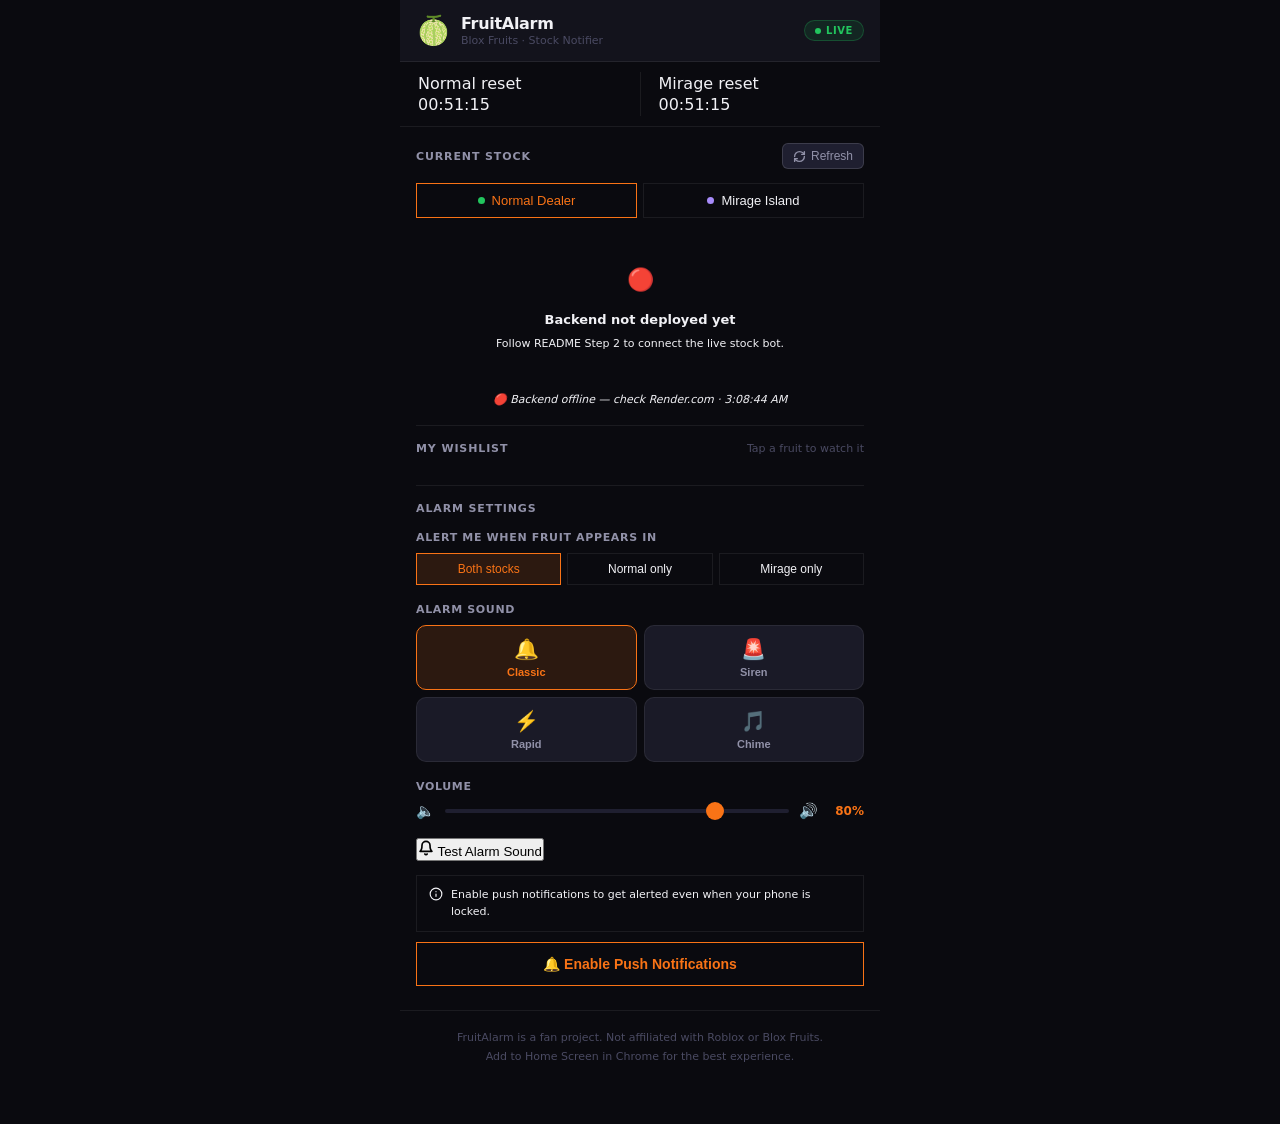
==== commit 2801b357: "Update index.html" ====
--- a/index.html
+++ b/index.html
@@ -148,8 +148,12 @@
       <!-- Push notification notice -->
       <div class="push-notice">
         <svg width="14" height="14" viewBox="0 0 24 24" fill="none" stroke="currentColor" stroke-width="2" stroke-linecap="round" stroke-linejoin="round"><circle cx="12" cy="12" r="10"/><path d="M12 16v-4m0-4h.01"/></svg>
-        <span>To get notified when your phone is locked, keep this tab open in Chrome. The alarm only fires while the browser is running. Push notifications (which work when locked) are coming in v2.</span>
+        <span id="pushNote">Enable push notifications to get alerted even when your phone is locked.</span>
       </div>
+
+      <button class="push-btn" id="pushBtn" onclick="enablePushNotifications()">
+        🔔 Enable Push Notifications
+      </button>
     </section>
 
   </main>
@@ -159,6 +163,8 @@
     <p>Add to Home Screen in Chrome for the best experience.</p>
   </footer>
 
+  <script src="fruits.js"></script>
+  <script src="icons.js"></script>
   <script src="app.js"></script>
   <script>
     if ("serviceWorker" in navigator) navigator.serviceWorker.register("sw.js").catch(()=>{});
--- a/style.css
+++ b/style.css
@@ -307,3 +307,29 @@
   padding: 1px 5px;
 }
 .out-stock { opacity: 0.45; }
+
+/* ── PUSH NOTIFICATION BUTTON ── */
+.push-btn {
+  width: 100%;
+  display: flex;
+  align-items: center;
+  justify-content: center;
+  gap: 8px;
+  padding: 13px;
+  margin-top: 10px;
+  background: transparent;
+  color: var(--accent);
+  border: 1.5px solid var(--accent);
+  border-radius: var(--radius-md);
+  font-size: 14px;
+  font-weight: 600;
+  cursor: pointer;
+  transition: background 0.15s, color 0.15s;
+}
+.push-btn:hover { background: var(--accent-dim); }
+.push-btn.push-on {
+  background: var(--green-dim);
+  border-color: var(--green);
+  color: var(--green);
+}
+.push-btn:disabled { opacity: 0.6; cursor: not-allowed; }
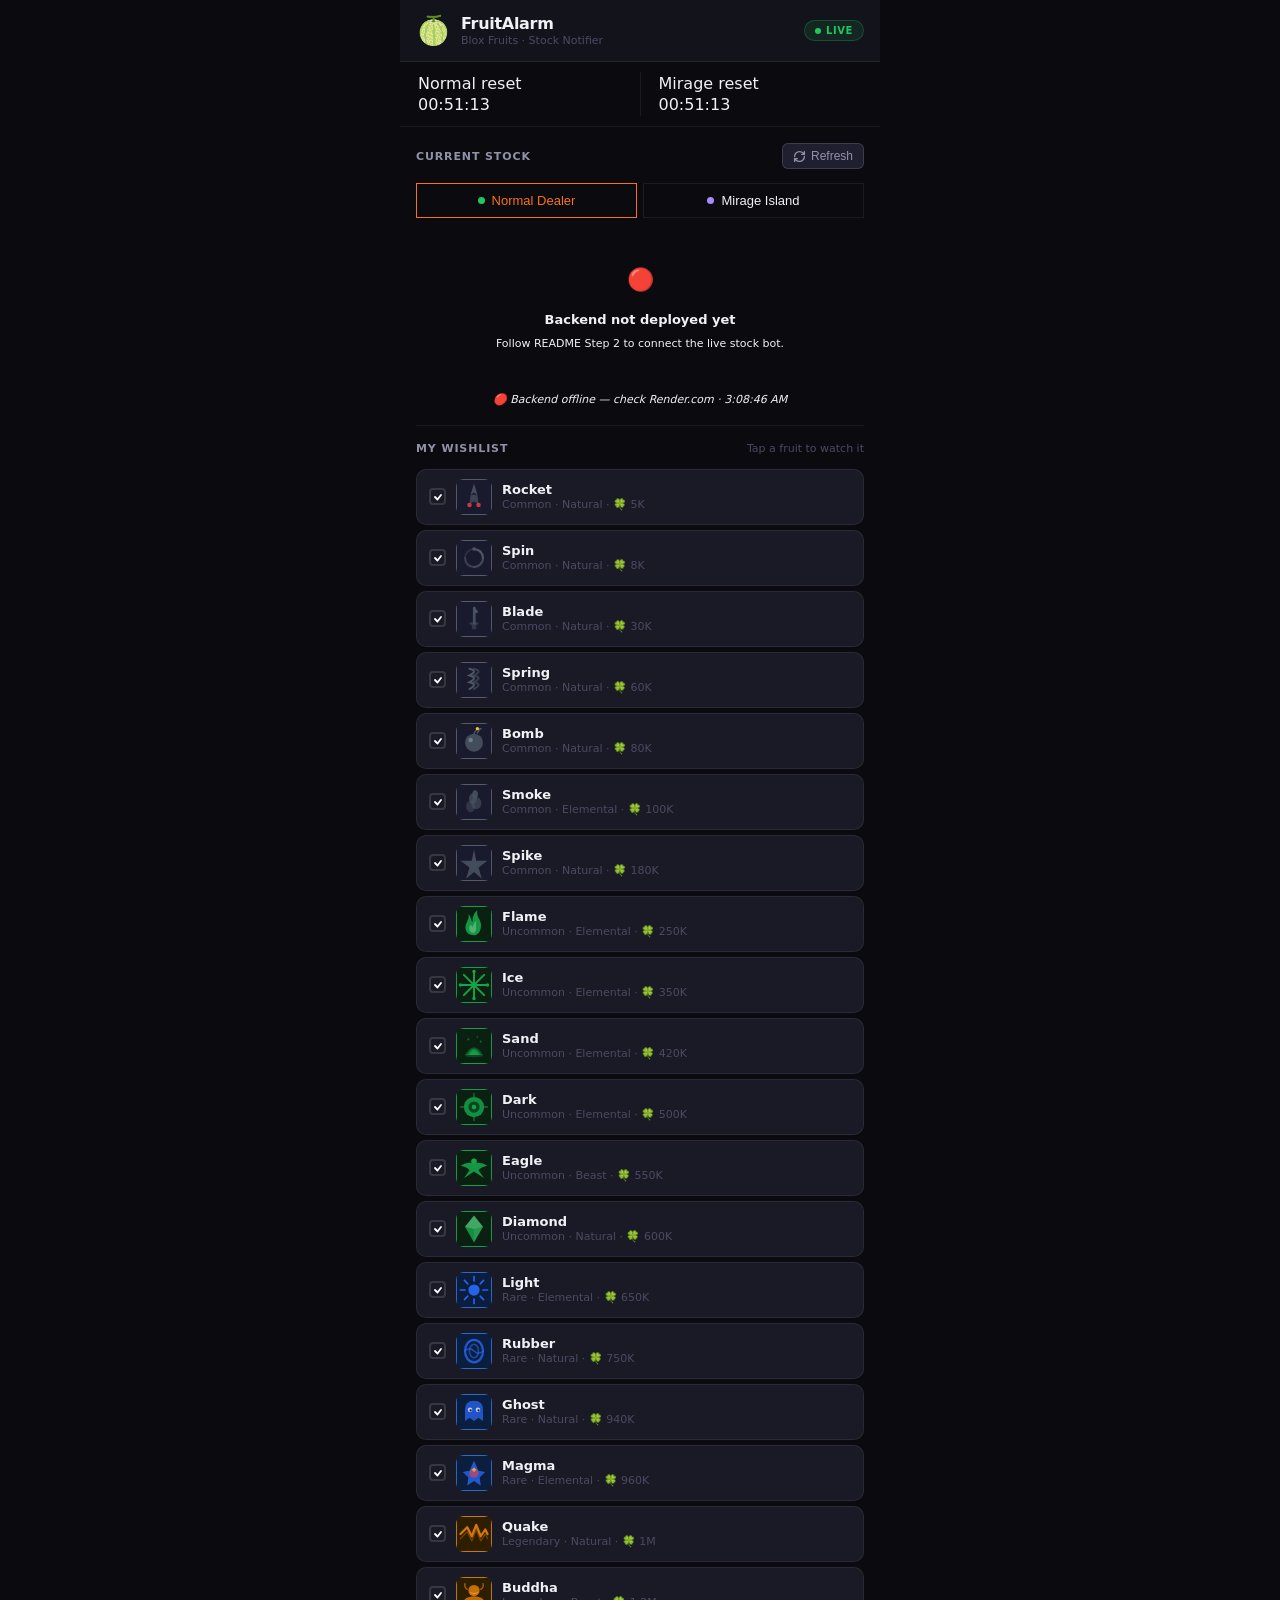
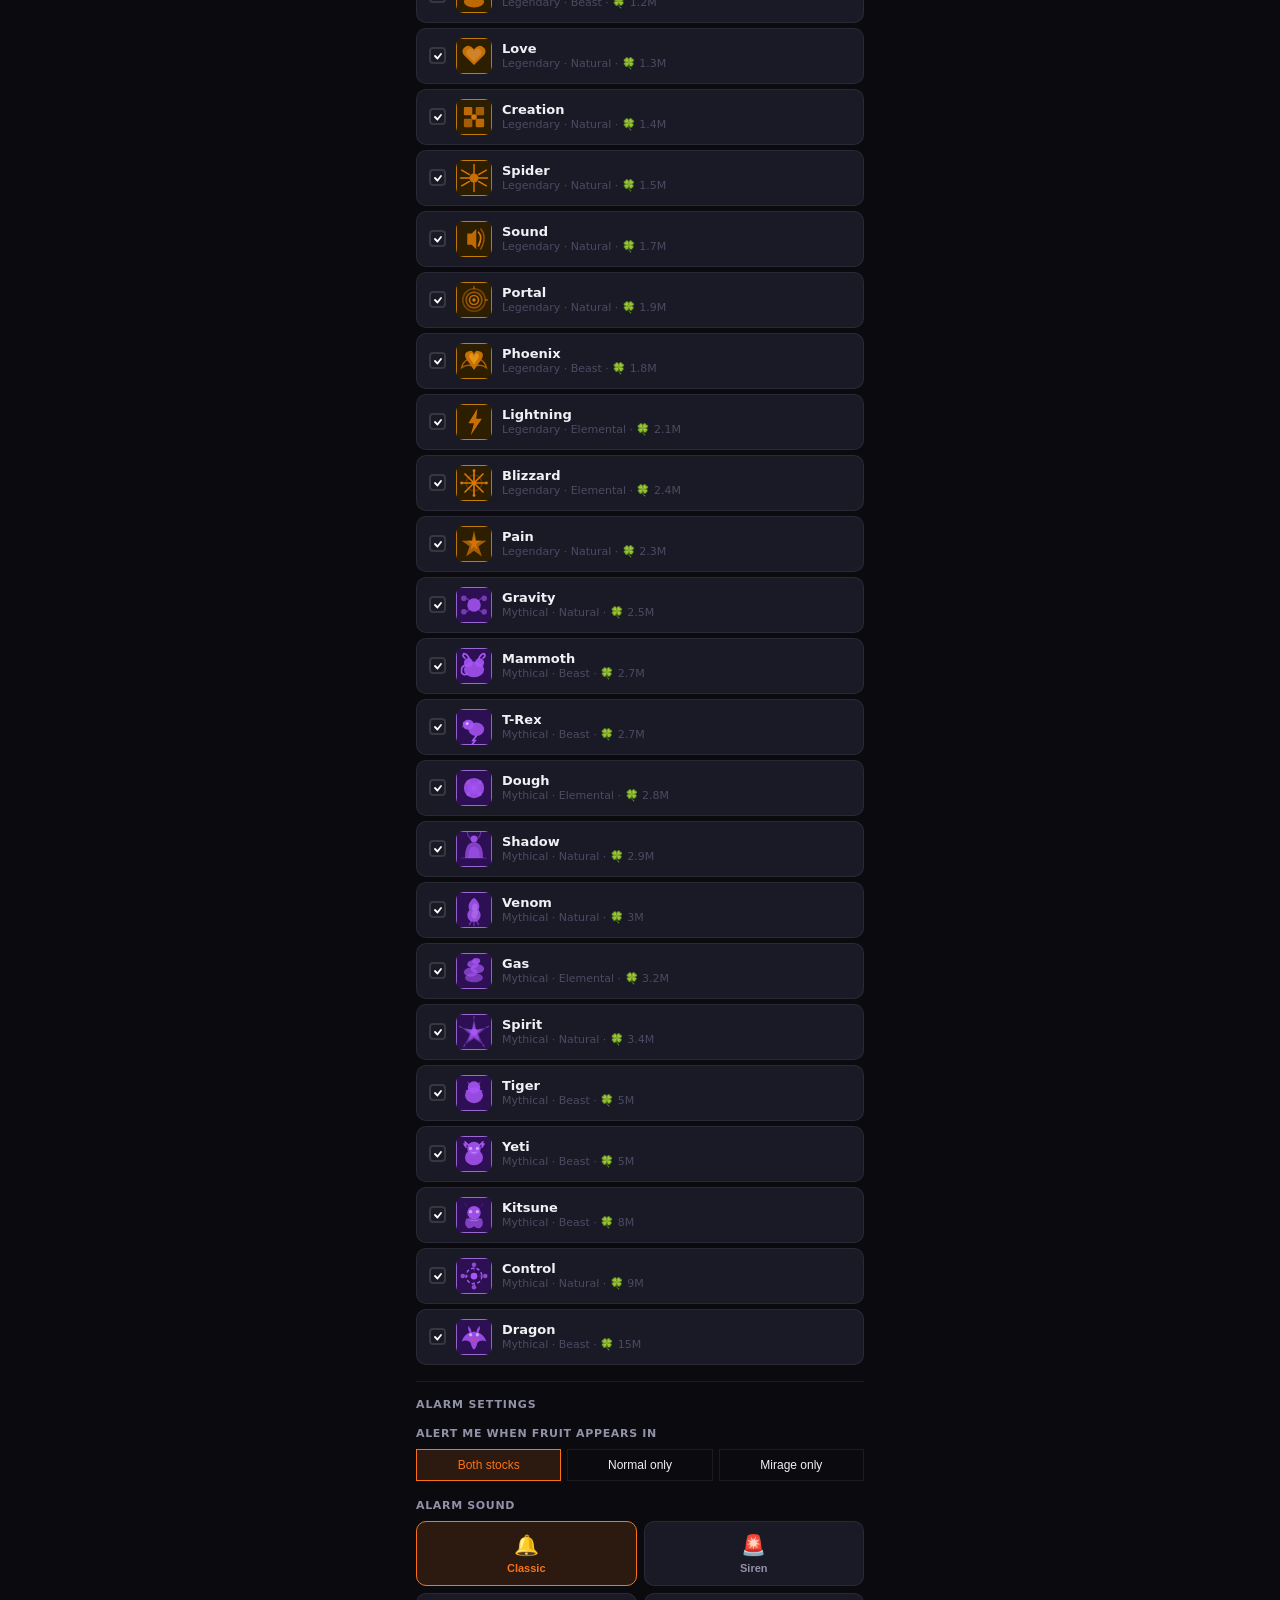
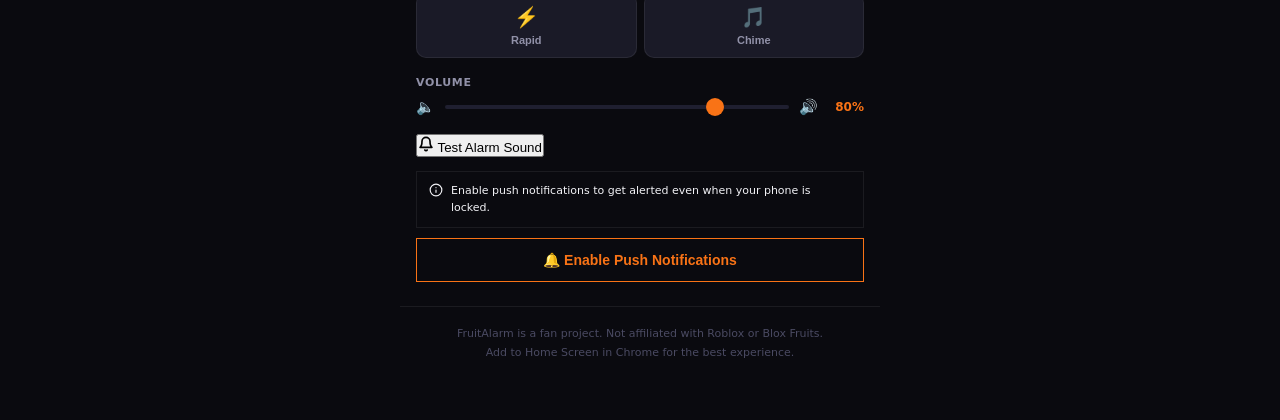
==== commit 687008d9: "Update index.html" ====
--- a/index.html
+++ b/index.html
@@ -32,11 +32,24 @@
     </div>
   </header>
 
-  <!-- ── ALARM STATUS BAR (hidden until triggered) ── -->
-  <div class="alarm-status-bar" id="alarmStatusBar" style="display:none">
-    <span>🚨</span>
-    <span id="alarmStatusText">Fruit in stock!</span>
-    <button class="alarm-stop-btn" onclick="stopAlarm()">Stop</button>
+  <!-- ── ALARM OVERLAY (full screen when triggered) ── -->
+  <div class="alarm-overlay" id="alarmStatusBar" style="display:none">
+    <div class="alarm-overlay-bg"></div>
+    <div class="alarm-overlay-content">
+      <div class="alarm-icon-wrap" id="alarmIconWrap">
+        <div class="alarm-pulse-ring"></div>
+        <div class="alarm-pulse-ring delay1"></div>
+        <div class="alarm-fruit-icon" id="alarmFruitIcon">🚨</div>
+      </div>
+      <div class="alarm-label">FRUIT IN STOCK!</div>
+      <div class="alarm-fruit-name" id="alarmStatusText">Kitsune · Mirage Stock</div>
+      <div class="alarm-sub">Buy it now before the timer runs out!</div>
+      <button class="alarm-stop-btn" onclick="stopAlarm()">
+        <svg width="18" height="18" viewBox="0 0 24 24" fill="none" stroke="currentColor" stroke-width="2.5" stroke-linecap="round" stroke-linejoin="round"><rect x="6" y="6" width="12" height="12" rx="2"/></svg>
+        Stop Alarm
+      </button>
+      <button class="alarm-snooze-btn" onclick="snoozeAlarm()">Snooze 10 min</button>
+    </div>
   </div>
 
   <!-- ── TIMERS ── -->
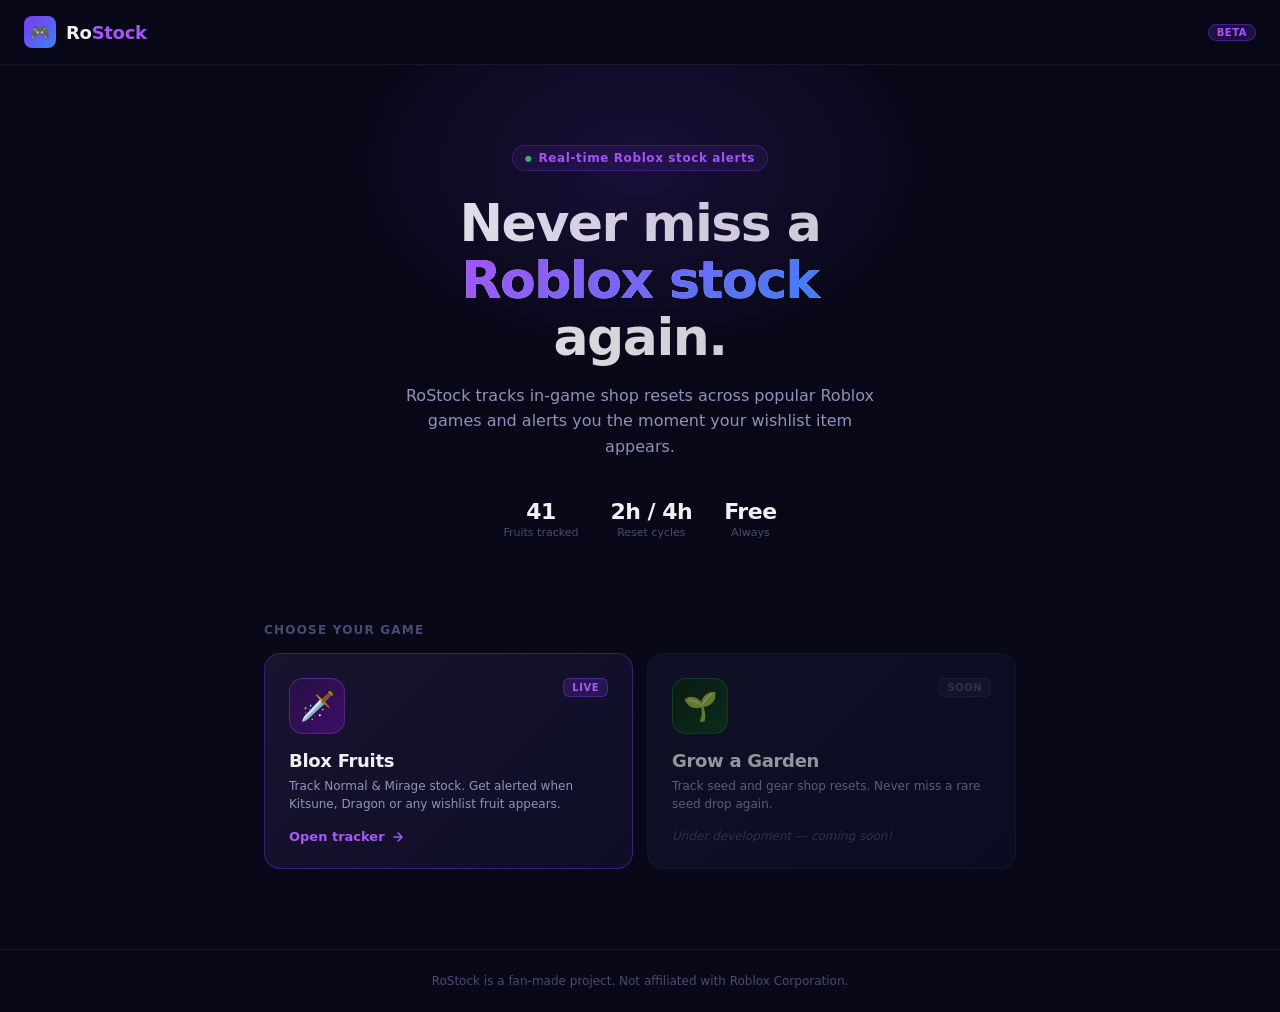
==== commit 14fa0b25: "Update index.html" ====
--- a/index.html
+++ b/index.html
@@ -3,184 +3,346 @@
 <head>
   <meta charset="UTF-8" />
   <meta name="viewport" content="width=device-width, initial-scale=1.0, viewport-fit=cover" />
-  <meta name="theme-color" content="#0a0a0f" />
-  <meta name="description" content="Never miss a rare Blox Fruits stock. Real-time alerts for Kitsune, Dragon, Leopard and more." />
+  <meta name="theme-color" content="#080818" />
+  <meta name="description" content="RoStock — Never miss a Roblox stock again. Real-time alerts for Blox Fruits, Grow a Garden and more." />
   <meta name="apple-mobile-web-app-capable" content="yes" />
-  <meta name="apple-mobile-web-app-status-bar-style" content="black-translucent" />
-  <meta name="apple-mobile-web-app-title" content="FruitAlarm" />
+  <meta name="apple-mobile-web-app-title" content="RoStock" />
   <link rel="manifest" href="manifest.json" />
   <link rel="icon" href="icon.svg" type="image/svg+xml" />
-  <title>FruitAlarm — Blox Fruits Stock Notifier</title>
-  <link rel="stylesheet" href="style.css" />
+  <title>RoStock — Roblox Stock Alerts</title>
+  <style>
+    *, *::before, *::after { box-sizing: border-box; margin: 0; padding: 0; }
+    :root {
+      --bg:       #080818;
+      --bg2:      #0e0e28;
+      --bg3:      #13133a;
+      --border:   rgba(255,255,255,0.07);
+      --border2:  rgba(255,255,255,0.13);
+      --accent:   #7c3aed;
+      --accent2:  #a855f7;
+      --blue:     #3b82f6;
+      --green:    #22c55e;
+      --text1:    #f1f1f5;
+      --text2:    #9191b8;
+      --text3:    #4a4a72;
+      --font: 'Segoe UI', system-ui, -apple-system, sans-serif;
+    }
+    html, body { min-height: 100vh; }
+    body {
+      font-family: var(--font);
+      background: var(--bg);
+      color: var(--text1);
+      -webkit-font-smoothing: antialiased;
+    }
+
+    /* ── NAVBAR ── */
+    .nav {
+      display: flex;
+      align-items: center;
+      justify-content: space-between;
+      padding: 16px 24px;
+      border-bottom: 1px solid var(--border);
+      background: rgba(8,8,24,0.8);
+      backdrop-filter: blur(12px);
+      position: sticky;
+      top: 0;
+      z-index: 50;
+    }
+    .nav-logo {
+      display: flex;
+      align-items: center;
+      gap: 10px;
+      text-decoration: none;
+    }
+    .nav-logo-icon {
+      width: 32px;
+      height: 32px;
+      background: linear-gradient(135deg, var(--accent), var(--blue));
+      border-radius: 8px;
+      display: flex;
+      align-items: center;
+      justify-content: center;
+      font-size: 16px;
+    }
+    .nav-logo-text {
+      font-size: 18px;
+      font-weight: 700;
+      color: var(--text1);
+      letter-spacing: -0.3px;
+    }
+    .nav-logo-text span { color: var(--accent2); }
+    .nav-badge {
+      font-size: 10px;
+      font-weight: 600;
+      padding: 2px 8px;
+      border-radius: 20px;
+      background: rgba(124,58,237,0.2);
+      border: 1px solid rgba(124,58,237,0.4);
+      color: var(--accent2);
+      letter-spacing: 0.05em;
+    }
+
+    /* ── HERO ── */
+    .hero {
+      text-align: center;
+      padding: 80px 24px 60px;
+      position: relative;
+      overflow: hidden;
+    }
+    .hero::before {
+      content: "";
+      position: absolute;
+      top: -100px;
+      left: 50%;
+      transform: translateX(-50%);
+      width: 600px;
+      height: 400px;
+      background: radial-gradient(ellipse, rgba(124,58,237,0.15) 0%, transparent 70%);
+      pointer-events: none;
+    }
+    .hero-tag {
+      display: inline-flex;
+      align-items: center;
+      gap: 6px;
+      font-size: 12px;
+      font-weight: 600;
+      padding: 5px 12px;
+      border-radius: 20px;
+      background: rgba(124,58,237,0.1);
+      border: 1px solid rgba(124,58,237,0.3);
+      color: var(--accent2);
+      margin-bottom: 24px;
+      letter-spacing: 0.05em;
+    }
+    .hero-tag::before { content: "●"; font-size: 8px; color: var(--green); }
+    .hero h1 {
+      font-size: clamp(32px, 6vw, 52px);
+      font-weight: 800;
+      letter-spacing: -1.5px;
+      line-height: 1.1;
+      margin-bottom: 16px;
+      background: linear-gradient(135deg, #fff 0%, rgba(255,255,255,0.7) 100%);
+      -webkit-background-clip: text;
+      -webkit-text-fill-color: transparent;
+    }
+    .hero h1 span {
+      background: linear-gradient(135deg, var(--accent2), var(--blue));
+      -webkit-background-clip: text;
+      -webkit-text-fill-color: transparent;
+    }
+    .hero p {
+      font-size: 16px;
+      color: var(--text2);
+      max-width: 480px;
+      margin: 0 auto 40px;
+      line-height: 1.6;
+    }
+    .hero-stats {
+      display: flex;
+      align-items: center;
+      justify-content: center;
+      gap: 32px;
+      flex-wrap: wrap;
+    }
+    .stat { text-align: center; }
+    .stat-num {
+      font-size: 22px;
+      font-weight: 700;
+      color: var(--text1);
+      letter-spacing: -0.5px;
+    }
+    .stat-label { font-size: 11px; color: var(--text3); margin-top: 2px; }
+
+    /* ── GAMES GRID ── */
+    .games-section {
+      padding: 24px 24px 80px;
+      max-width: 800px;
+      margin: 0 auto;
+    }
+    .games-title {
+      font-size: 12px;
+      font-weight: 600;
+      color: var(--text3);
+      text-transform: uppercase;
+      letter-spacing: 0.1em;
+      margin-bottom: 16px;
+    }
+    .games-grid {
+      display: grid;
+      grid-template-columns: 1fr 1fr;
+      gap: 14px;
+    }
+    @media (max-width: 480px) {
+      .games-grid { grid-template-columns: 1fr; }
+    }
+    .game-card {
+      background: var(--bg2);
+      border: 1px solid var(--border);
+      border-radius: 16px;
+      padding: 24px;
+      cursor: pointer;
+      text-decoration: none;
+      display: block;
+      transition: border-color 0.2s, transform 0.2s, box-shadow 0.2s;
+      position: relative;
+      overflow: hidden;
+    }
+    .game-card::before {
+      content: "";
+      position: absolute;
+      inset: 0;
+      background: linear-gradient(135deg, rgba(255,255,255,0.03), transparent);
+      pointer-events: none;
+    }
+    .game-card.live {
+      border-color: rgba(124,58,237,0.4);
+      background: linear-gradient(135deg, rgba(124,58,237,0.08), var(--bg2));
+    }
+    .game-card.live:hover {
+      border-color: var(--accent2);
+      transform: translateY(-3px);
+      box-shadow: 0 12px 40px rgba(124,58,237,0.2);
+    }
+    .game-card.soon { cursor: default; opacity: 0.6; }
+    .game-card.soon:hover { transform: none; }
+    .game-card-top {
+      display: flex;
+      align-items: flex-start;
+      justify-content: space-between;
+      margin-bottom: 16px;
+    }
+    .game-icon {
+      width: 56px;
+      height: 56px;
+      border-radius: 14px;
+      display: flex;
+      align-items: center;
+      justify-content: center;
+      font-size: 28px;
+    }
+    .game-icon.bf { background: linear-gradient(135deg, #1e0a3c, #3b0764); border: 1px solid rgba(168,85,247,0.3); }
+    .game-icon.gag { background: linear-gradient(135deg, #0a1e0a, #064218); border: 1px solid rgba(34,197,94,0.3); }
+    .game-status {
+      font-size: 10px;
+      font-weight: 700;
+      padding: 3px 8px;
+      border-radius: 6px;
+      letter-spacing: 0.05em;
+    }
+    .game-status.live-badge {
+      background: rgba(124,58,237,0.2);
+      color: var(--accent2);
+      border: 1px solid rgba(124,58,237,0.4);
+    }
+    .game-status.soon-badge {
+      background: rgba(255,255,255,0.05);
+      color: var(--text3);
+      border: 1px solid var(--border);
+    }
+    .game-name {
+      font-size: 18px;
+      font-weight: 700;
+      color: var(--text1);
+      margin-bottom: 6px;
+      letter-spacing: -0.3px;
+    }
+    .game-desc {
+      font-size: 12px;
+      color: var(--text2);
+      line-height: 1.5;
+      margin-bottom: 16px;
+    }
+    .game-enter {
+      display: flex;
+      align-items: center;
+      gap: 6px;
+      font-size: 13px;
+      font-weight: 600;
+      color: var(--accent2);
+    }
+    .game-enter svg { transition: transform 0.2s; }
+    .game-card.live:hover .game-enter svg { transform: translateX(3px); }
+    .game-soon-text {
+      font-size: 12px;
+      color: var(--text3);
+      font-style: italic;
+    }
+
+    /* ── FOOTER ── */
+    .footer {
+      border-top: 1px solid var(--border);
+      padding: 24px;
+      text-align: center;
+      font-size: 12px;
+      color: var(--text3);
+    }
+  </style>
 </head>
 <body>
 
-  <!-- fallback image template (used by JS onerror) -->
-  <template id="fbTpl"><span class="fb"></span></template>
-
-  <!-- ── HEADER ── -->
-  <header class="app-header">
-    <div class="app-logo">
-      <div class="logo-icon">🍈</div>
-      <div>
-        <span class="app-name">FruitAlarm</span>
-        <span class="app-sub">Blox Fruits · Stock Notifier</span>
+  <nav class="nav">
+    <a class="nav-logo" href="/">
+      <div class="nav-logo-icon">🎮</div>
+      <span class="nav-logo-text">Ro<span>Stock</span></span>
+    </a>
+    <span class="nav-badge">BETA</span>
+  </nav>
+
+  <section class="hero">
+    <div class="hero-tag">Real-time Roblox stock alerts</div>
+    <h1>Never miss a<br><span>Roblox stock</span><br>again.</h1>
+    <p>RoStock tracks in-game shop resets across popular Roblox games and alerts you the moment your wishlist item appears.</p>
+    <div class="hero-stats">
+      <div class="stat">
+        <div class="stat-num">41</div>
+        <div class="stat-label">Fruits tracked</div>
+      </div>
+      <div class="stat">
+        <div class="stat-num">2h / 4h</div>
+        <div class="stat-label">Reset cycles</div>
+      </div>
+      <div class="stat">
+        <div class="stat-num">Free</div>
+        <div class="stat-label">Always</div>
       </div>
     </div>
-    <div class="live-badge">
-      <span class="live-dot"></span>LIVE
-    </div>
-  </header>
-
-  <!-- ── ALARM OVERLAY (full screen when triggered) ── -->
-  <div class="alarm-overlay" id="alarmStatusBar" style="display:none">
-    <div class="alarm-overlay-bg"></div>
-    <div class="alarm-overlay-content">
-      <div class="alarm-icon-wrap" id="alarmIconWrap">
-        <div class="alarm-pulse-ring"></div>
-        <div class="alarm-pulse-ring delay1"></div>
-        <div class="alarm-fruit-icon" id="alarmFruitIcon">🚨</div>
+  </section>
+
+  <div class="games-section">
+    <div class="games-title">Choose your game</div>
+    <div class="games-grid">
+
+      <!-- Blox Fruits — LIVE -->
+      <a class="game-card live" href="bloxfruits.html">
+        <div class="game-card-top">
+          <div class="game-icon bf">🗡️</div>
+          <span class="game-status live-badge">LIVE</span>
+        </div>
+        <div class="game-name">Blox Fruits</div>
+        <div class="game-desc">Track Normal & Mirage stock. Get alerted when Kitsune, Dragon or any wishlist fruit appears.</div>
+        <div class="game-enter">
+          Open tracker
+          <svg width="14" height="14" viewBox="0 0 24 24" fill="none" stroke="currentColor" stroke-width="2.5" stroke-linecap="round" stroke-linejoin="round"><path d="M5 12h14M12 5l7 7-7 7"/></svg>
+        </div>
+      </a>
+
+      <!-- Grow a Garden — Coming Soon -->
+      <div class="game-card soon">
+        <div class="game-card-top">
+          <div class="game-icon gag">🌱</div>
+          <span class="game-status soon-badge">SOON</span>
+        </div>
+        <div class="game-name">Grow a Garden</div>
+        <div class="game-desc">Track seed and gear shop resets. Never miss a rare seed drop again.</div>
+        <div class="game-soon-text">Under development — coming soon!</div>
       </div>
-      <div class="alarm-label">FRUIT IN STOCK!</div>
-      <div class="alarm-fruit-name" id="alarmStatusText">Kitsune · Mirage Stock</div>
-      <div class="alarm-sub">Buy it now before the timer runs out!</div>
-      <button class="alarm-stop-btn" onclick="stopAlarm()">
-        <svg width="18" height="18" viewBox="0 0 24 24" fill="none" stroke="currentColor" stroke-width="2.5" stroke-linecap="round" stroke-linejoin="round"><rect x="6" y="6" width="12" height="12" rx="2"/></svg>
-        Stop Alarm
-      </button>
-      <button class="alarm-snooze-btn" onclick="snoozeAlarm()">Snooze 10 min</button>
+
     </div>
   </div>
 
-  <!-- ── TIMERS ── -->
-  <div class="timer-row">
-    <div class="timer-box">
-      <span class="timer-label">Normal reset</span>
-      <span class="timer-value" id="countdownNormal">--:--:--</span>
-    </div>
-    <div class="timer-divider"></div>
-    <div class="timer-box">
-      <span class="timer-label">Mirage reset</span>
-      <span class="timer-value" id="countdownMirage">--:--:--</span>
-    </div>
-  </div>
-
-  <main>
-
-    <!-- ── STOCK SECTION ── -->
-    <section class="section">
-      <div class="section-header">
-        <h2 class="section-title">Current Stock</h2>
-        <button class="refresh-btn" id="refreshBtn" onclick="refreshStock()">
-          <svg width="13" height="13" viewBox="0 0 24 24" fill="none" stroke="currentColor" stroke-width="2.5" stroke-linecap="round" stroke-linejoin="round"><path d="M3 12a9 9 0 0 1 9-9 9.75 9.75 0 0 1 6.74 2.74L21 8"/><path d="M21 3v5h-5"/><path d="M21 12a9 9 0 0 1-9 9 9.75 9.75 0 0 1-6.74-2.74L3 16"/><path d="M8 16H3v5"/></svg>
-          Refresh
-        </button>
-      </div>
-
-      <!-- Stock type tabs -->
-      <div class="stock-tabs">
-        <button class="stock-tab active" data-tab="normal" onclick="switchTab('normal')">
-          <span class="tab-dot normal-dot"></span> Normal Dealer
-        </button>
-        <button class="stock-tab" data-tab="mirage" onclick="switchTab('mirage')">
-          <span class="tab-dot mirage-dot"></span> Mirage Island
-        </button>
-      </div>
-
-      <!-- Normal stock grid -->
-      <div id="normalStockSection">
-        <div class="stock-grid" id="normalStockGrid"></div>
-      </div>
-
-      <!-- Mirage stock grid -->
-      <div id="mirageStockSection" style="display:none">
-        <div class="mirage-notice">
-          <svg width="13" height="13" viewBox="0 0 24 24" fill="none" stroke="currentColor" stroke-width="2" stroke-linecap="round" stroke-linejoin="round"><circle cx="12" cy="12" r="10"/><path d="M12 16v-4m0-4h.01"/></svg>
-          Mirage Island spawns randomly in Third Sea. Stock refreshes every 2 hours.
-        </div>
-        <div class="stock-grid" id="mirageStockGrid"></div>
-      </div>
-
-      <p class="stock-note" id="stockNote">Loading...</p>
-    </section>
-
-    <div class="section-divider"></div>
-
-    <!-- ── WISHLIST ── -->
-    <section class="section">
-      <div class="section-header">
-        <h2 class="section-title">My Wishlist</h2>
-        <span class="section-sub">Tap a fruit to watch it</span>
-      </div>
-      <div class="wishlist-list" id="wishlistContainer"></div>
-    </section>
-
-    <div class="section-divider"></div>
-
-    <!-- ── ALARM SETTINGS ── -->
-    <section class="section">
-      <h2 class="section-title" style="margin-bottom:16px">Alarm Settings</h2>
-
-      <!-- Alert mode -->
-      <div class="setting-group">
-        <label class="setting-label">Alert me when fruit appears in</label>
-        <div class="mode-btns">
-          <button class="mode-btn active" data-mode="both"   onclick="setAlarmMode('both')">Both stocks</button>
-          <button class="mode-btn"        data-mode="normal" onclick="setAlarmMode('normal')">Normal only</button>
-          <button class="mode-btn"        data-mode="mirage" onclick="setAlarmMode('mirage')">Mirage only</button>
-        </div>
-      </div>
-
-      <!-- Sound -->
-      <div class="setting-group">
-        <label class="setting-label">Alarm sound</label>
-        <div class="sound-options">
-          <button class="sound-btn active" data-sound="beep"  onclick="selectSound(this)"><span class="sound-icon">🔔</span><span class="sound-name">Classic</span></button>
-          <button class="sound-btn"        data-sound="siren" onclick="selectSound(this)"><span class="sound-icon">🚨</span><span class="sound-name">Siren</span></button>
-          <button class="sound-btn"        data-sound="rapid" onclick="selectSound(this)"><span class="sound-icon">⚡</span><span class="sound-name">Rapid</span></button>
-          <button class="sound-btn"        data-sound="chime" onclick="selectSound(this)"><span class="sound-icon">🎵</span><span class="sound-name">Chime</span></button>
-        </div>
-      </div>
-
-      <!-- Volume -->
-      <div class="setting-group">
-        <label class="setting-label">Volume</label>
-        <div class="volume-row">
-          <span>🔈</span>
-          <input type="range" id="volumeSlider" min="0" max="100" value="80" class="vol-slider" oninput="updateVolume(this.value)" />
-          <span>🔊</span>
-          <span class="vol-val" id="volVal">80%</span>
-        </div>
-      </div>
-
-      <button class="test-alarm-btn" id="testBtn" onclick="testAlarm()">
-        <svg width="16" height="16" viewBox="0 0 24 24" fill="none" stroke="currentColor" stroke-width="2.5" stroke-linecap="round" stroke-linejoin="round"><path d="M18 8A6 6 0 0 0 6 8c0 7-3 9-3 9h18s-3-2-3-9"/><path d="M13.73 21a2 2 0 0 1-3.46 0"/></svg>
-        Test Alarm Sound
-      </button>
-
-      <!-- Push notification notice -->
-      <div class="push-notice">
-        <svg width="14" height="14" viewBox="0 0 24 24" fill="none" stroke="currentColor" stroke-width="2" stroke-linecap="round" stroke-linejoin="round"><circle cx="12" cy="12" r="10"/><path d="M12 16v-4m0-4h.01"/></svg>
-        <span id="pushNote">Enable push notifications to get alerted even when your phone is locked.</span>
-      </div>
-
-      <button class="push-btn" id="pushBtn" onclick="enablePushNotifications()">
-        🔔 Enable Push Notifications
-      </button>
-    </section>
-
-  </main>
-
-  <footer class="app-footer">
-    <p>FruitAlarm is a fan project. Not affiliated with Roblox or Blox Fruits.</p>
-    <p>Add to Home Screen in Chrome for the best experience.</p>
+  <footer class="footer">
+    <p>RoStock is a fan-made project. Not affiliated with Roblox Corporation.</p>
   </footer>
 
-  <script src="fruits.js"></script>
-  <script src="icons.js"></script>
-  <script src="app.js"></script>
-  <script>
-    if ("serviceWorker" in navigator) navigator.serviceWorker.register("sw.js").catch(()=>{});
-  </script>
 </body>
 </html>
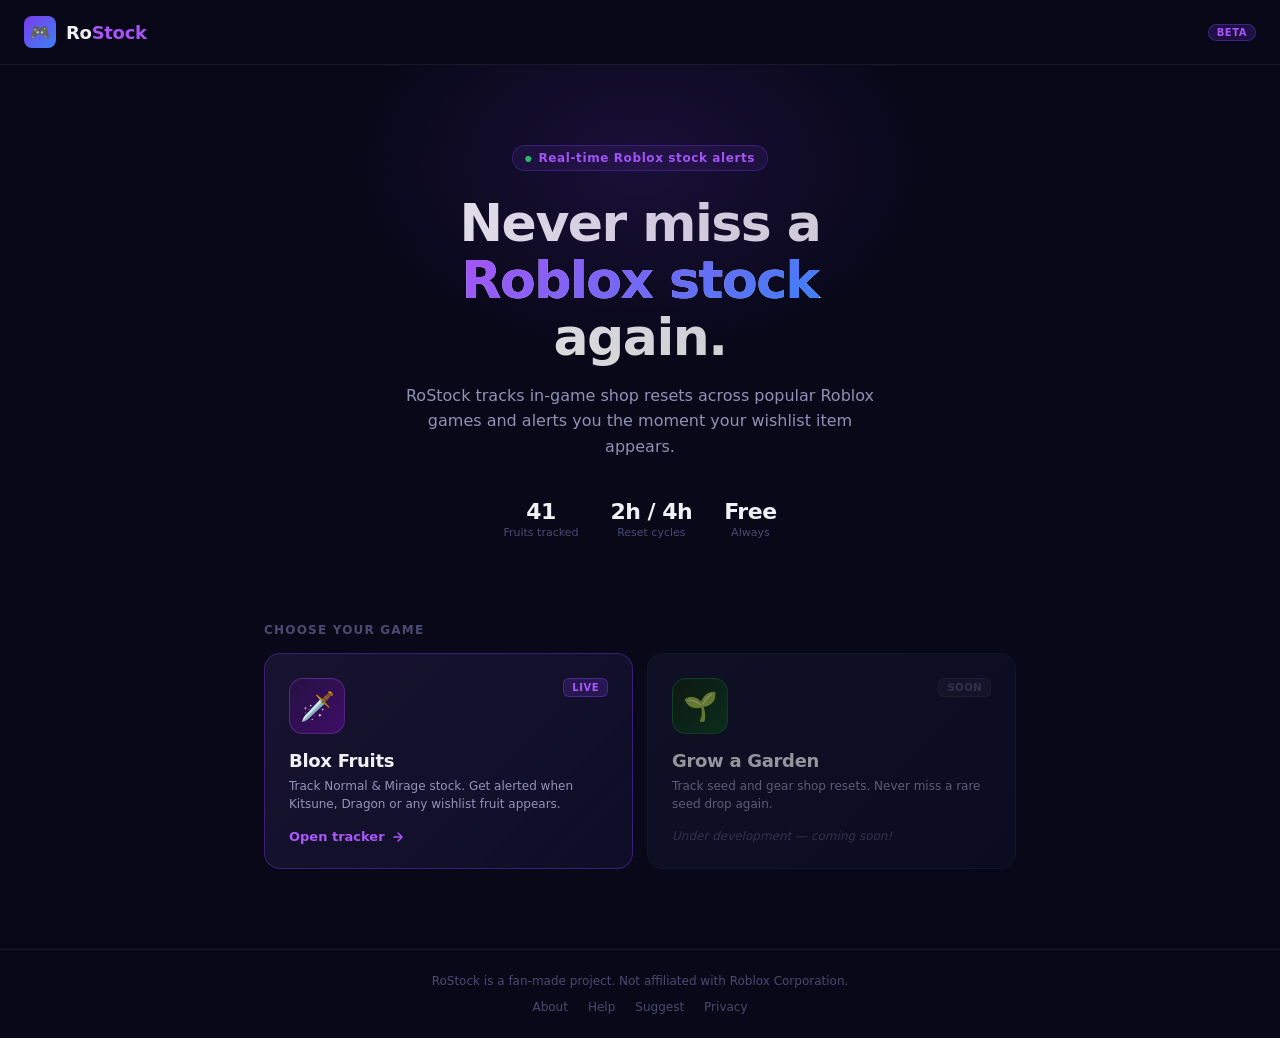
==== commit 390725aa: "Update index.html" ====
--- a/index.html
+++ b/index.html
@@ -342,6 +342,12 @@
 
   <footer class="footer">
     <p>RoStock is a fan-made project. Not affiliated with Roblox Corporation.</p>
+    <div style="display:flex;gap:20px;justify-content:center;margin-top:12px;flex-wrap:wrap;">
+      <a href="about.html" style="font-size:12px;color:#4a4a72;text-decoration:none;">About</a>
+      <a href="help.html" style="font-size:12px;color:#4a4a72;text-decoration:none;">Help</a>
+      <a href="suggest.html" style="font-size:12px;color:#4a4a72;text-decoration:none;">Suggest</a>
+      <a href="privacy.html" style="font-size:12px;color:#4a4a72;text-decoration:none;">Privacy</a>
+    </div>
   </footer>
 
 </body>
